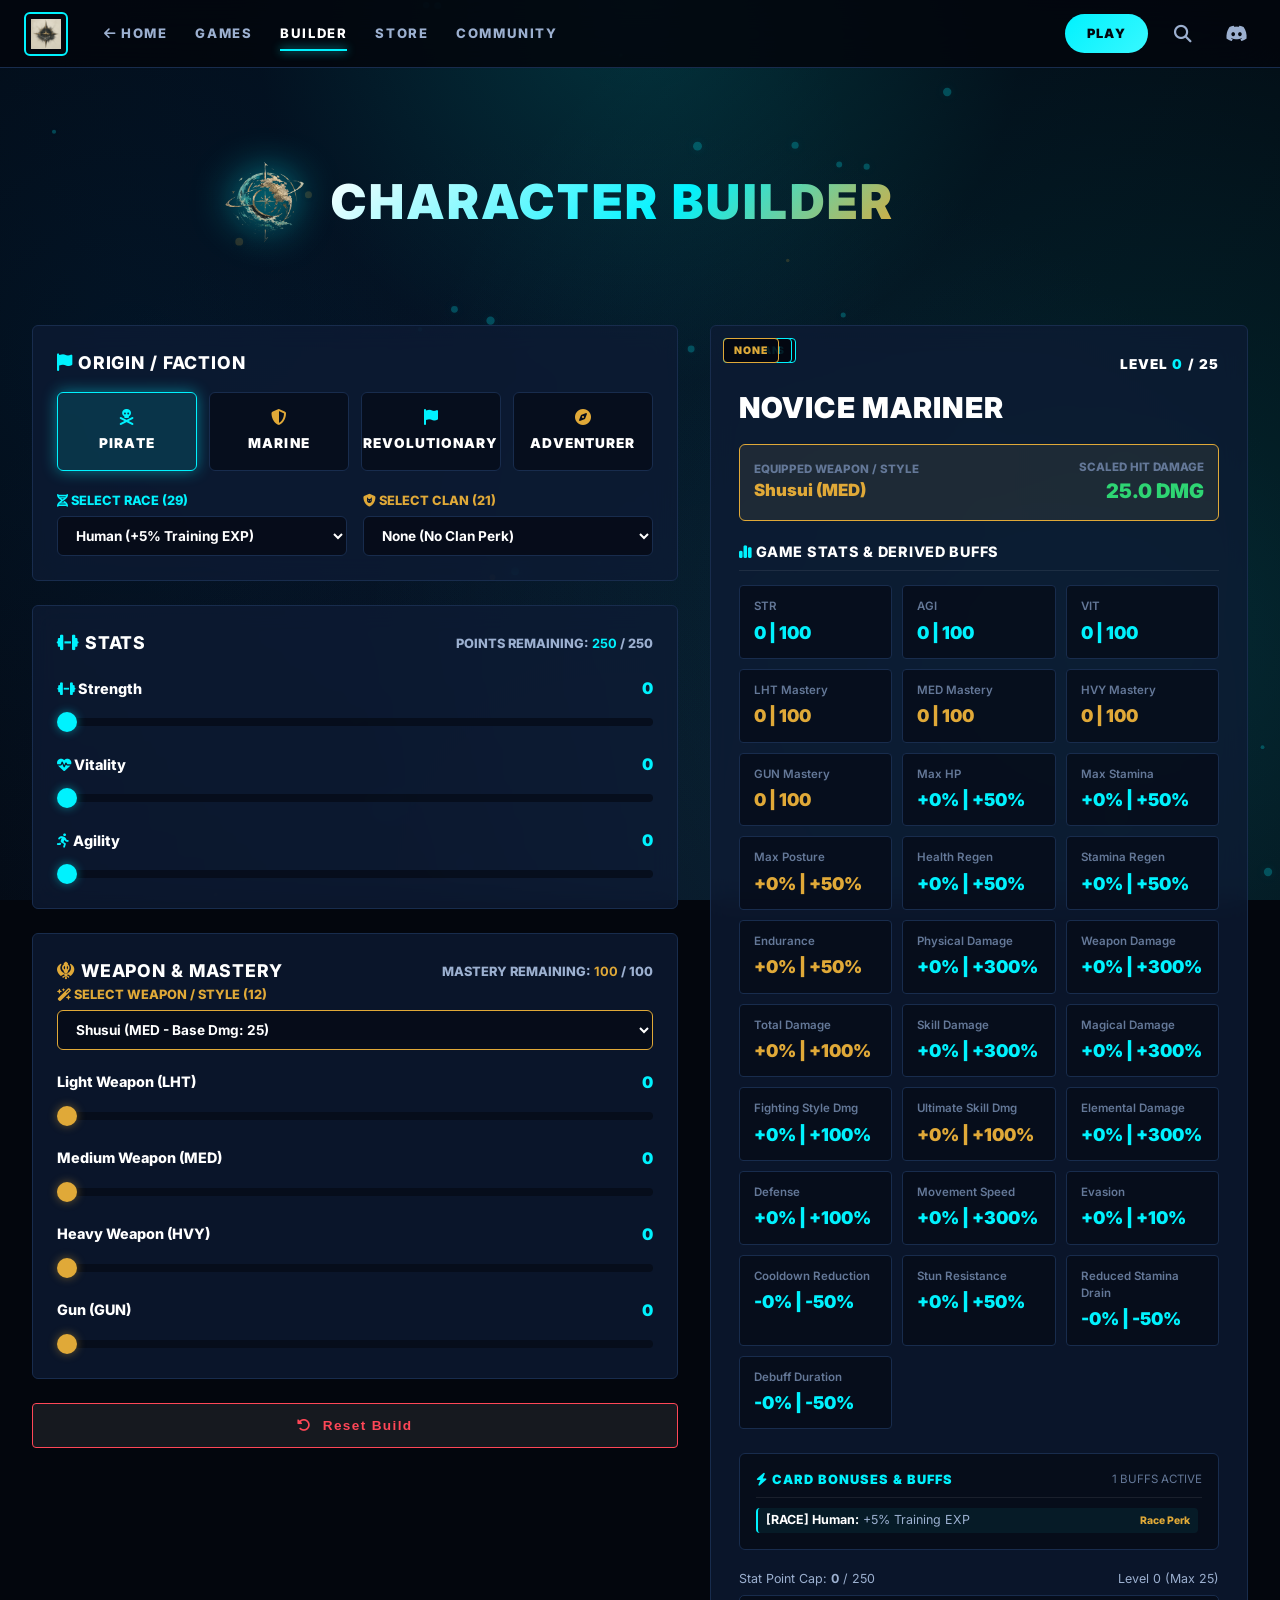
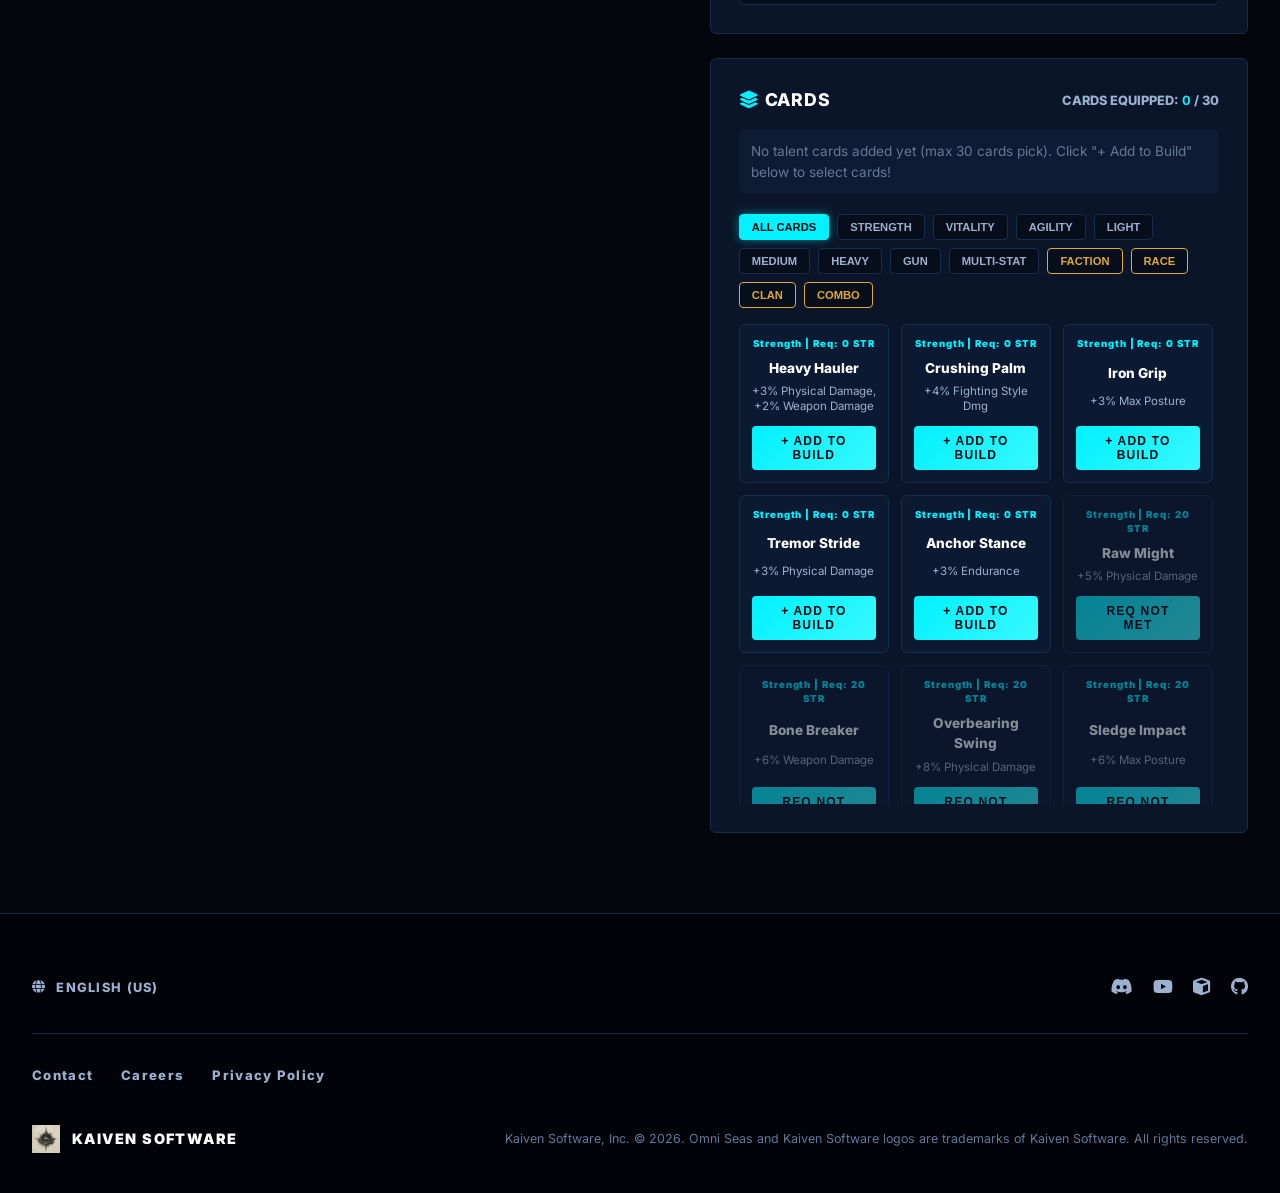
==== builder.html @ aa92eaa7 "Purge edge cache with v2.0.0 deployment header and single activeWeaponName element" ====
<!DOCTYPE html>
<!-- Build Version 2.0.0 - Cache Purged 2026-08-07 -->
<html lang="en">
<head>
  <meta charset="UTF-8">
  <meta name="viewport" content="width=device-width, initial-scale=1.0">
  <title>Omni Seas | Character Builder - Kaiven Software</title>
  <meta name="description" content="Omni Seas Character Builder. Plan your 250-stat build, weapon masteries, derived endurance stats, race/clan perks, and select talent cards.">
  
  <!-- Favicon -->
  <link rel="icon" href="assets/images/omniseas-logo.png" type="image/png">

  <!-- Google Fonts: Inter & Orbitron -->
  <link rel="preconnect" href="https://fonts.googleapis.com">
  <link rel="preconnect" href="https://fonts.gstatic.com" crossorigin>
  <link href="https://fonts.googleapis.com/css2?family=Inter:wght@400;500;600;700;800;900&family=Orbitron:wght@700;800;900&display=swap" rel="stylesheet">

  <!-- FontAwesome Icons -->
  <link rel="stylesheet" href="https://cdnjs.cloudflare.com/ajax/libs/font-awesome/6.4.0/css/all.min.css">

  <link rel="stylesheet" href="style.css?v=2.0.0">
</head>
<body class="kaiven-site">

  <!-- Background Canvas -->
  <canvas id="oceanCanvas"></canvas>
  <div class="rs-grid-overlay"></div>

  <!-- Top Navigation Bar -->
  <header class="rs-navbar" id="navbar">
    <div class="rs-nav-container">

      <!-- Left: Logo & Core Nav -->
      <div class="rs-nav-left">
        <a href="index.html" class="rs-logo-link" title="Kaiven Software Home">
          <div class="rs-logo-box glow-hover">
            <img src="assets/images/logo.png" alt="Logo" class="rs-logo-img">
          </div>
        </a>

        <nav class="rs-main-menu" id="mainMenu">
          <a href="index.html" class="rs-menu-item"><i class="fa-solid fa-arrow-left"></i> HOME</a>
          <a href="omni-seas.html" class="rs-menu-item">GAMES</a>
          <a href="builder.html" class="rs-menu-item active">BUILDER</a>
          <a href="store.html" class="rs-menu-item">STORE</a>
          <a href="https://www.roblox.com/communities/674886308/Kaiven-Software" target="_blank" class="rs-menu-item">COMMUNITY</a>
        </nav>
      </div>

      <!-- Right: Utility Actions & Account -->
      <div class="rs-nav-right">
        <a href="https://www.roblox.com/games/127945167767729/Omni-Seas" target="_blank" class="rs-btn-launcher btn-shimmer">
          PLAY
        </a>
        <button class="rs-icon-btn" id="openSearchBtn" title="Search">
          <i class="fa-solid fa-magnifying-glass"></i>
        </button>
        <a href="https://discord.gg/ccWf2pxShW" target="_blank" class="rs-user-btn" title="Discord Community">
          <i class="fa-brands fa-discord"></i>
        </a>
        <button class="rs-hamburger-btn" id="mobileToggle" aria-label="Toggle Navigation">
          <i class="fa-solid fa-bars"></i>
        </button>
      </div>

    </div>
  </header>

  <!-- Builder Hero Banner -->
  <section class="rs-hero" style="min-height: 35vh; padding-top: 130px; padding-bottom: 30px;">
    <div class="rs-hero-backdrop"></div>
    <div class="rs-hero-gradient"></div>

    <div class="rs-hero-container container text-center">
      <div class="rs-hero-card" style="margin: 0 auto; max-width: 850px;">
        <div class="hero-logo-wrapper" style="margin-bottom: 12px; display: inline-flex; align-items: center; gap: 16px;">
          <img src="assets/images/omniseas-logo.png" alt="Omni Seas Logo" style="width: 100px; height: 100px; object-fit: contain; filter: drop-shadow(0 0 20px var(--rs-cyan));">
          <span style="font-size: clamp(1.8rem, 4vw, 3rem); font-weight: 900; letter-spacing: 0.06em; background: linear-gradient(135deg, #ffffff 0%, var(--rs-cyan) 60%, var(--rs-gold) 100%); -webkit-background-clip: text; -webkit-text-fill-color: transparent;">CHARACTER BUILDER</span>
        </div>
      </div>
    </div>
  </section>

  <!-- Main Character Builder Grid Section -->
  <section class="rs-newswire-section" style="padding-top: 10px; padding-bottom: 80px;">
    <div class="container">

      <!-- Builder Main Grid: Left Controls, Right Stats Summary & Card Selector -->
      <div class="builder-grid">

        <!-- Left Column: Faction, Race, Clan & Stat Allocation Controls -->
        <div class="builder-controls-col">

          <!-- Faction, Race & Clan Selection -->
          <div class="rs-card builder-card">
            <div class="builder-card-header">
              <h3><i class="fa-solid fa-flag text-cyan"></i> ORIGIN / FACTION</h3>
            </div>
            <div class="faction-selector">
              <label class="faction-option active" data-faction="Pirates">
                <input type="radio" name="faction" value="Pirates" checked>
                <div class="faction-box">
                  <i class="fa-solid fa-skull-crossbones text-cyan"></i>
                  <span class="faction-name">PIRATE</span>
                </div>
              </label>

              <label class="faction-option" data-faction="Marines">
                <input type="radio" name="faction" value="Marines">
                <div class="faction-box">
                  <i class="fa-solid fa-shield-halved text-gold"></i>
                  <span class="faction-name">MARINE</span>
                </div>
              </label>

              <label class="faction-option" data-faction="Revolutionaries">
                <input type="radio" name="faction" value="Revolutionaries">
                <div class="faction-box">
                  <i class="fa-solid fa-flag text-cyan"></i>
                  <span class="faction-name">REVOLUTIONARY</span>
                </div>
              </label>

              <label class="faction-option" data-faction="Adventurers">
                <input type="radio" name="faction" value="Adventurers">
                <div class="faction-box">
                  <i class="fa-solid fa-compass text-gold"></i>
                  <span class="faction-name">ADVENTURER</span>
                </div>
              </label>
            </div>

            <!-- Race & Clan Dropdown Selectors (29 Races, 21 Clans) -->
            <div style="display: grid; grid-template-columns: 1fr 1fr; gap: 16px; margin-top: 20px;">
              <div>
                <label style="font-size: 0.8rem; font-weight: 800; color: var(--rs-cyan); display: block; margin-bottom: 6px;"><i class="fa-solid fa-dna"></i> SELECT RACE (29)</label>
                <select id="raceSelect" class="rs-select">
                  <option value="Human">Human (+5% Training EXP)</option>
                  <option value="Skilled Human">Skilled Human (+10% EXP, +5% Stamina)</option>
                  <option value="Peak Human">Peak Human (+10% Speed, +10% EXP)</option>
                  <option value="Superhuman">Superhuman (+20% Phys Dmg, +15% HP)</option>
                  <option value="Viltrumite">Viltrumite (+20% Phys Dmg, +25% HP)</option>
                  <option value="Hollow">Hollow (+15% Physical Damage)</option>
                  <option value="Fullbringer">Fullbringer (+10% Speed, +10% Wpn Dmg)</option>
                  <option value="Demon">Demon (+25% HP Regen, -15% Def)</option>
                  <option value="Ghoul">Ghoul (+15% Physical Damage)</option>
                  <option value="Cursed Spirit">Cursed Spirit (+15% Def, +20% Magic)</option>
                  <option value="Shinigami">Shinigami (+15% Wpn Dmg, +10% Posture)</option>
                  <option value="Arrancar">Arrancar (+20% Def, +15% Magic Dmg)</option>
                  <option value="Quincy">Quincy (+15% Weapon Damage)</option>
                  <option value="Death Painting Womb">Death Painting Womb (+20% HP Regen)</option>
                  <option value="Half-Ghoul">Half-Ghoul (-20% Drain, +15% Phys)</option>
                  <option value="Devil">Devil (+15% Total Damage)</option>
                  <option value="Fiend">Fiend (+15% Defense, +10% HP Regen)</option>
                  <option value="Hybrid">Hybrid (+15% Total Dmg, +10% HP Regen)</option>
                  <option value="Chimera Ant">Chimera Ant (+10% Total Damage)</option>
                  <option value="Nen User">Nen User (+20% Defense, +15% Skill Dmg)</option>
                  <option value="Saiyan">Saiyan (+15% Total Dmg below 30% HP)</option>
                  <option value="Majin">Majin (+30% HP Regen, Immunity)</option>
                  <option value="Angel">Angel (+10% Evasion, +15% Magic Dmg)</option>
                  <option value="God of Destruction">God of Destruction (+35% Total Dmg)</option>
                  <option value="Ninja">Ninja (+10% Speed, +10% Skill Dmg)</option>
                  <option value="Fish-Men">Fish-Men (+15% Phys Dmg, +10% Style)</option>
                  <option value="Mink">Mink (+15% Elem Dmg, +10% Speed)</option>
                  <option value="Lunarian">Lunarian (+18% Defense, +15% Elem)</option>
                  <option value="Skypiean">Skypiean (+15% Speed, +4% Evasion)</option>
                </select>
              </div>

              <div>
                <label style="font-size: 0.8rem; font-weight: 800; color: var(--rs-gold); display: block; margin-bottom: 6px;"><i class="fa-solid fa-shield-cat"></i> SELECT CLAN (21)</label>
                <select id="clanSelect" class="rs-select">
                  <option value="None">None (No Clan Perk)</option>
                  <option value="Kamado">Kamado (+3% HP Regen, +5% Stamina)</option>
                  <option value="Hyuga">Hyuga (+3% Max HP, +5% Style Dmg)</option>
                  <option value="Uzumaki">Uzumaki (+5% Max HP, +3% Endurance)</option>
                  <option value="Dragon Team">Dragon Team (+5% Phys Dmg, +5% Stamina)</option>
                  <option value="Zoldyck">Zoldyck (+8% Total Dmg, +12% Speed)</option>
                  <option value="Hanma">Hanma (+10% Phys Dmg, +8% Stun Res)</option>
                  <option value="Uchiha">Uchiha (-12% CDR, +10% Skill Dmg)</option>
                  <option value="Gojo">Gojo (+15% Skill Dmg, +10% Evasion)</option>
                  <option value="Core Area Warriors">Core Area Warriors (+20% Ult Dmg)</option>
                  <option value="Dark Empire">Dark Empire (+15% Total Dmg, +12% Debuff)</option>
                  <option value="Otsutsuki">Otsutsuki (+18% Elem Dmg, +10% Stamina)</option>
                  <option value="Viltrum Empire">Viltrum Empire (+20% Phys Dmg, +15% End)</option>
                  <option value="Espada">Espada (+15% Magic Dmg, +10% Def)</option>
                  <option value="Gotei 13">Gotei 13 (+15% Wpn Dmg, +10% CDR)</option>
                  <option value="Royal Guard">Royal Guard (+20% Wpn Dmg, +15% Posture)</option>
                  <option value="Sternritter">Sternritter (+15% Wpn Dmg, -12% CDR)</option>
                  <option value="Schutzstaffel">Schutzstaffel (+20% Wpn, +15% Skill)</option>
                  <option value="Akatsuki">Akatsuki (+15% Skill Dmg, +10% Total)</option>
                  <option value="Sannin">Sannin (+15% HP Regen, +12% Phys Dmg)</option>
                  <option value="Warlord">Warlord (+15% Def, +12% Total Dmg)</option>
                  <option value="Emperor">Emperor (+20% Total Dmg, +15% HP)</option>
                </select>
              </div>
            </div>
          </div>

          <!-- Trainable Stat Points Allocation (Cap: 250 Total) -->
          <div class="rs-card builder-card" style="margin-top: 24px;">
            <div class="builder-card-header" style="display: flex; justify-content: space-between; align-items: center;">
              <h3><i class="fa-solid fa-dumbbell text-cyan"></i> STATS</h3>
              <span class="stat-pool-badge" id="statPoolBadge">POINTS REMAINING: <strong id="pointsRemaining" class="text-cyan">250</strong> / 250</span>
            </div>

            <!-- Strength Slider (0 - 100) -->
            <div class="stat-control-group">
              <div class="stat-label-bar">
                <span class="stat-title"><i class="fa-solid fa-dumbbell text-cyan"></i> Strength</span>
                <span class="stat-val-display" id="strVal">0</span>
              </div>
              <input type="range" id="strSlider" min="0" max="100" value="0" class="rs-slider">
            </div>

            <!-- Vitality Slider (0 - 100) -->
            <div class="stat-control-group">
              <div class="stat-label-bar">
                <span class="stat-title"><i class="fa-solid fa-heart-pulse text-cyan"></i> Vitality</span>
                <span class="stat-val-display" id="vitVal">0</span>
              </div>
              <input type="range" id="vitSlider" min="0" max="100" value="0" class="rs-slider">
            </div>

            <!-- Agility Slider (0 - 100) -->
            <div class="stat-control-group">
              <div class="stat-label-bar">
                <span class="stat-title"><i class="fa-solid fa-person-running text-cyan"></i> Agility</span>
                <span class="stat-val-display" id="agiVal">0</span>
              </div>
              <input type="range" id="agiSlider" min="0" max="100" value="0" class="rs-slider">
            </div>
          </div>

          <!-- Weapon & Style Selection + Weapon Mastery Allocation -->
          <div class="rs-card builder-card" style="margin-top: 24px;">
            <div class="builder-card-header" style="display: flex; justify-content: space-between; align-items: center;">
              <h3><i class="fa-solid fa-khanda text-gold"></i> WEAPON & MASTERY</h3>
              <span class="stat-pool-badge" id="masteryPoolBadge">MASTERY REMAINING: <strong id="masteryRemaining" class="text-gold">100</strong> / 100</span>
            </div>

            <!-- Weapon / Style Dropdown Selector (Categorized LHT, MED, HVY) -->
            <div style="margin-bottom: 20px;">
              <label style="font-size: 0.8rem; font-weight: 800; color: var(--rs-gold); display: block; margin-bottom: 6px;"><i class="fa-solid fa-wand-magic-sparkles"></i> SELECT WEAPON / STYLE (12)</label>
              <select id="weaponSelect" class="rs-select" style="border-color: var(--rs-gold);">
                <optgroup label="LIGHT MASTERY (LHT STYLES)">
                  <option value="Viltrumite Style" data-dmg="35">Viltrumite Style (LHT - Base Dmg: 35)</option>
                  <option value="Taijutsu" data-dmg="30">Taijutsu (LHT - Base Dmg: 30)</option>
                </optgroup>
                <optgroup label="MEDIUM MASTERY (MED WEAPONS)">
                  <option value="Shusui" data-dmg="25" selected>Shusui (MED - Base Dmg: 25)</option>
                  <option value="Nidai Kitetsu" data-dmg="27">Nidai Kitetsu (MED - Base Dmg: 27)</option>
                  <option value="Shodaki Kitetsu" data-dmg="27">Shodaki Kitetsu (MED - Base Dmg: 27)</option>
                  <option value="Ame No Habakiri" data-dmg="30">Ame No Habakiri (MED - Base Dmg: 30)</option>
                  <option value="Wado Ichimonji" data-dmg="30">Wado Ichimonji (MED - Base Dmg: 30)</option>
                  <option value="Zanpakutō" data-dmg="25">Zanpakutō (MED - Base Dmg: 25)</option>
                  <option value="Shikai" data-dmg="30">Shikai (MED - Base Dmg: 30)</option>
                  <option value="Letzt Stil" data-dmg="30">Letzt Stil (MED - Base Dmg: 30)</option>
                </optgroup>
                <optgroup label="HEAVY MASTERY (HVY WEAPONS)">
                  <option value="Bankai" data-dmg="35">Bankai (HVY - Base Dmg: 35)</option>
                  <option value="Vollständig" data-dmg="35">Vollständig (HVY - Base Dmg: 35)</option>
                </optgroup>
              </select>
            </div>

            <!-- Light Weapon (LHT) -->
            <div class="stat-control-group">
              <div class="stat-label-bar">
                <span class="stat-title">Light Weapon (LHT)</span>
                <span class="stat-val-display" id="lightVal">0</span>
              </div>
              <input type="range" id="lightSlider" min="0" max="100" value="0" class="rs-slider gold-slider">
            </div>

            <!-- Medium Weapon (MED) -->
            <div class="stat-control-group">
              <div class="stat-label-bar">
                <span class="stat-title">Medium Weapon (MED)</span>
                <span class="stat-val-display" id="medVal">0</span>
              </div>
              <input type="range" id="medSlider" min="0" max="100" value="0" class="rs-slider gold-slider">
            </div>

            <!-- Heavy Weapon (HVY) -->
            <div class="stat-control-group">
              <div class="stat-label-bar">
                <span class="stat-title">Heavy Weapon (HVY)</span>
                <span class="stat-val-display" id="heavyVal">0</span>
              </div>
              <input type="range" id="heavySlider" min="0" max="100" value="0" class="rs-slider gold-slider">
            </div>

            <!-- Gun (GUN) -->
            <div class="stat-control-group">
              <div class="stat-label-bar">
                <span class="stat-title">Gun (GUN)</span>
                <span class="stat-val-display" id="gunVal">0</span>
              </div>
              <input type="range" id="gunSlider" min="0" max="100" value="0" class="rs-slider gold-slider">
            </div>
          </div>

          <!-- Reset Build Action Button -->
          <div style="margin-top: 24px;">
            <button class="rs-btn-secondary" id="resetBuildBtn" style="border-color: #ff4757; color: #ff4757; width: 100%; justify-content: center;"><i class="fa-solid fa-rotate-left"></i> Reset Build</button>
          </div>

        </div>

        <!-- Right Column: Real-Time Character Stats & Cards Library -->
        <div class="builder-stats-col">

          <!-- Character Overview & Game Stats Card -->
          <div class="rs-card builder-card glow-card" style="padding: 28px;">
            <div class="builder-summary-header">
              <div style="display: flex; gap: 8px; align-items: center; flex-wrap: wrap;">
                <span class="rs-card-category" id="factionBadge">PIRATES</span>
                <span class="rs-card-category" id="raceBadge" style="border-color: var(--rs-cyan); color: var(--rs-cyan);">HUMAN</span>
                <span class="rs-card-category" id="clanBadge" style="border-color: var(--rs-gold); color: var(--rs-gold);">NONE</span>
              </div>
              <div class="level-badge">LEVEL <span id="charLevel" class="text-cyan">0</span> / 25</div>
            </div>

            <h2 class="build-archetype-name" id="archetypeName">NOVICE MARINER</h2>

            <!-- Selected Weapon & Modified Output Damage Highlights Banner -->
            <div style="margin-top: 14px; background: rgba(255, 209, 102, 0.08); border: 1px solid var(--rs-gold); border-radius: 6px; padding: 14px; display: flex; justify-content: space-between; align-items: center;">
              <div>
                <span style="font-size: 0.72rem; color: var(--text-muted); font-weight: 800; display: block;">EQUIPPED WEAPON / STYLE</span>
                <strong style="color: var(--rs-gold); font-size: 1.05rem; font-weight: 900;" id="activeWeaponName">Shusui (MED)</strong>
              </div>
              <div style="text-align: right;">
                <span style="font-size: 0.72rem; color: var(--text-muted); font-weight: 800; display: block;">SCALED HIT DAMAGE</span>
                <strong style="color: #2ed573; font-size: 1.25rem; font-weight: 900;" id="finalWeaponDmgVal">25.0 DMG</strong>
              </div>
            </div>

            <!-- Comprehensive 26 Game Stats Grid -->
            <div class="builder-card-header" style="margin-top: 20px; border-bottom: 1px solid rgba(255,255,255,0.08); padding-bottom: 8px;">
              <h3 style="font-size: 0.9rem;"><i class="fa-solid fa-chart-simple text-cyan"></i> GAME STATS & DERIVED BUFFS</h3>
            </div>

            <div class="derived-stats-grid" style="margin-top: 14px; grid-template-columns: repeat(auto-fit, minmax(130px, 1fr)); gap: 10px;">
              <!-- Trainable Core Stats -->
              <div class="derived-stat-box"><span class="d-label">STR</span><span class="d-val text-cyan" id="statStr">0 | 100</span></div>
              <div class="derived-stat-box"><span class="d-label">AGI</span><span class="d-val text-cyan" id="statAgi">0 | 100</span></div>
              <div class="derived-stat-box"><span class="d-label">VIT</span><span class="d-val text-cyan" id="statVit">0 | 100</span></div>

              <!-- Masteries -->
              <div class="derived-stat-box"><span class="d-label">LHT Mastery</span><span class="d-val text-gold" id="statLht">0 | 100</span></div>
              <div class="derived-stat-box"><span class="d-label">MED Mastery</span><span class="d-val text-gold" id="statMed">0 | 100</span></div>
              <div class="derived-stat-box"><span class="d-label">HVY Mastery</span><span class="d-val text-gold" id="statHvy">0 | 100</span></div>
              <div class="derived-stat-box"><span class="d-label">GUN Mastery</span><span class="d-val text-gold" id="statGun">0 | 100</span></div>

              <!-- Health & Stamina Caps -->
              <div class="derived-stat-box"><span class="d-label">Max HP</span><span class="d-val text-cyan" id="statMaxHp">+0% | +50%</span></div>
              <div class="derived-stat-box"><span class="d-label">Max Stamina</span><span class="d-val text-cyan" id="statMaxStamina">+0% | +50%</span></div>
              <div class="derived-stat-box"><span class="d-label">Max Posture</span><span class="d-val text-gold" id="statMaxPosture">+0% | +50%</span></div>

              <!-- Regens & Endurance -->
              <div class="derived-stat-box"><span class="d-label">Health Regen</span><span class="d-val text-cyan" id="statHpRegen">+0% | +50%</span></div>
              <div class="derived-stat-box"><span class="d-label">Stamina Regen</span><span class="d-val text-cyan" id="statStaminaRegen">+0% | +50%</span></div>
              <div class="derived-stat-box"><span class="d-label">Endurance</span><span class="d-val text-gold" id="statEndurance">+0% | +50%</span></div>

              <!-- Damage Multipliers -->
              <div class="derived-stat-box"><span class="d-label">Physical Damage</span><span class="d-val text-cyan" id="statPhysDmg">+0% | +300%</span></div>
              <div class="derived-stat-box"><span class="d-label">Weapon Damage</span><span class="d-val text-cyan" id="statWpnDmg">+0% | +300%</span></div>
              <div class="derived-stat-box"><span class="d-label">Total Damage</span><span class="d-val text-gold" id="statTotalDmg">+0% | +100%</span></div>
              <div class="derived-stat-box"><span class="d-label">Skill Damage</span><span class="d-val text-cyan" id="statSkillDmg">+0% | +300%</span></div>
              <div class="derived-stat-box"><span class="d-label">Magical Damage</span><span class="d-val text-cyan" id="statMagicDmg">+0% | +300%</span></div>
              <div class="derived-stat-box"><span class="d-label">Fighting Style Dmg</span><span class="d-val text-cyan" id="statStyleDmg">+0% | +100%</span></div>
              <div class="derived-stat-box"><span class="d-label">Ultimate Skill Dmg</span><span class="d-val text-gold" id="statUltDmg">+0% | +100%</span></div>
              <div class="derived-stat-box"><span class="d-label">Elemental Damage</span><span class="d-val text-cyan" id="statElemDmg">+0% | +300%</span></div>

              <!-- Defenses, Speed & Evasion -->
              <div class="derived-stat-box"><span class="d-label">Defense</span><span class="d-val text-cyan" id="statDefense">+0% | +100%</span></div>
              <div class="derived-stat-box"><span class="d-label">Movement Speed</span><span class="d-val text-cyan" id="statMoveSpeed">+0% | +300%</span></div>
              <div class="derived-stat-box"><span class="d-label">Evasion</span><span class="d-val text-cyan" id="statEvasion">+0% | +10%</span></div>
              <div class="derived-stat-box"><span class="d-label">Cooldown Reduction</span><span class="d-val text-cyan" id="statCdr">-0% | -50%</span></div>

              <!-- Resistances -->
              <div class="derived-stat-box"><span class="d-label">Stun Resistance</span><span class="d-val text-cyan" id="statStunRes">+0% | +50%</span></div>
              <div class="derived-stat-box"><span class="d-label">Reduced Stamina Drain</span><span class="d-val text-cyan" id="statStaminaDrain">-0% | -50%</span></div>
              <div class="derived-stat-box"><span class="d-label">Debuff Duration</span><span class="d-val text-cyan" id="statDebuffDuration">-0% | -50%</span></div>
            </div>

            <!-- Active Card Bonuses & Buffs List Box -->
            <div class="card-buffs-panel" style="margin-top: 20px; background: rgba(6, 12, 24, 0.85); border: 1px solid var(--rs-border); border-radius: 6px; padding: 16px;">
              <div style="display: flex; justify-content: space-between; align-items: center; margin-bottom: 10px; border-bottom: 1px solid rgba(255,255,255,0.08); padding-bottom: 8px;">
                <span style="font-size: 0.8rem; font-weight: 900; letter-spacing: 0.08em; color: var(--rs-cyan);"><i class="fa-solid fa-bolt"></i> CARD BONUSES & BUFFS</span>
                <span style="font-size: 0.72rem; color: var(--text-muted);" id="buffsCountBadge">0 BUFFS ACTIVE</span>
              </div>
              <div id="activeCardBuffsList" style="max-height: 180px; overflow-y: auto; display: flex; flex-direction: column; gap: 6px; padding-right: 4px;">
                <span style="color: var(--text-muted); font-size: 0.8rem;">No active card buffs. Add cards below to activate passive bonuses!</span>
              </div>
            </div>

            <div class="build-progress-bar-wrapper" style="margin-top: 20px;">
              <div class="build-progress-label">
                <span>Stat Point Cap: <strong id="totalAllocated">0</strong> / 250</span>
                <span id="levelPackCount">Level 0 (Max 25)</span>
              </div>
              <div class="build-progress-track">
                <div class="build-progress-fill" id="buildProgressFill" style="width: 0%;"></div>
              </div>
            </div>
          </div>

          <!-- Talent Card Library Selector (263 Cards) -->
          <div class="rs-card builder-card" style="margin-top: 24px; padding: 28px;">
            <div class="builder-card-header" style="display: flex; justify-content: space-between; align-items: center; margin-bottom: 16px;">
              <h3><i class="fa-solid fa-layer-group text-cyan"></i> CARDS</h3>
              <span class="stat-pool-badge">CARDS EQUIPPED: <strong id="equippedCount" class="text-cyan">0</strong> / 30</span>
            </div>

            <!-- Equipped Cards Tray -->
            <div class="equipped-cards-list" id="equippedCardsList" style="margin-bottom: 20px; padding: 12px; background: var(--rs-dark-2); border-radius: 6px;">
              <span style="color: var(--text-muted); font-size: 0.85rem;">No talent cards added yet (max 30 cards pick). Click "+ Add to Build" below to select cards!</span>
            </div>

            <!-- Category Filter Tabs -->
            <div class="card-filter-tabs" id="cardFilterTabs" style="display: flex; gap: 8px; flex-wrap: wrap; margin-bottom: 16px;">
              <button class="filter-tab active" data-cat="ALL">ALL CARDS</button>
              <button class="filter-tab" data-cat="Strength">STRENGTH</button>
              <button class="filter-tab" data-cat="Vitality">VITALITY</button>
              <button class="filter-tab" data-cat="Agility">AGILITY</button>
              <button class="filter-tab" data-cat="Light Mastery">LIGHT</button>
              <button class="filter-tab" data-cat="Medium Mastery">MEDIUM</button>
              <button class="filter-tab" data-cat="Heavy Mastery">HEAVY</button>
              <button class="filter-tab" data-cat="Gun Mastery">GUN</button>
              <button class="filter-tab" data-cat="High Multi-Stat">MULTI-STAT</button>
              <button class="filter-tab" data-cat="FACTION_EXCLUSIVES" style="border-color: var(--rs-gold); color: var(--rs-gold);">FACTION</button>
              <button class="filter-tab" data-cat="Race Exclusive" style="border-color: var(--rs-gold); color: var(--rs-gold);">RACE</button>
              <button class="filter-tab" data-cat="Clan Exclusive" style="border-color: var(--rs-gold); color: var(--rs-gold);">CLAN</button>
              <button class="filter-tab" data-cat="Combo Exclusive" style="border-color: var(--rs-gold); color: var(--rs-gold);">COMBO</button>
            </div>

            <!-- Available Card Library Grid -->
            <div class="drawn-cards-grid" id="cardLibraryGrid" style="max-height: 480px; overflow-y: auto; padding-right: 6px;">
              <!-- Dynamically populated via builder.js -->
            </div>
          </div>

        </div>

      </div>

    </div>
  </section>

  <!-- Universal Footer -->
  <footer class="rs-footer">
    <div class="container">

      <div class="rs-footer-top">
        <div class="rs-lang-selector">
          <i class="fa-solid fa-globe"></i> <span>ENGLISH (US)</span>
        </div>

        <div class="rs-footer-socials">
          <a href="https://discord.gg/ccWf2pxShW" target="_blank" title="Discord"><i class="fa-brands fa-discord"></i></a>
          <a href="https://www.youtube.com/@kaivensoftware" target="_blank" title="YouTube"><i class="fa-brands fa-youtube"></i></a>
          <a href="https://www.roblox.com/communities/674886308/Kaiven-Software" target="_blank" title="Roblox Group"><i class="fa-solid fa-cube"></i></a>
          <a href="https://github.com/kaivensoftware" target="_blank" title="GitHub"><i class="fa-brands fa-github"></i></a>
        </div>
      </div>

      <div class="rs-footer-links">
        <a href="index.html#support">Contact</a>
        <a href="https://www.roblox.com/communities/674886308/Kaiven-Software" target="_blank">Careers</a>
        <a href="#">Privacy Policy</a>
      </div>

      <div class="rs-footer-bottom">
        <div class="rs-footer-brand">
          <img src="assets/images/logo.png" alt="Logo" class="rs-footer-emblem">
          <span>KAIVEN SOFTWARE</span>
        </div>
        <p class="rs-copyright">Kaiven Software, Inc. © 2026. Omni Seas and Kaiven Software logos are trademarks of Kaiven Software. All rights reserved.</p>
      </div>

    </div>
  </footer>

  <!-- Search Modal -->
  <div class="rs-search-overlay" id="searchModal">
    <div class="rs-search-container">
      <button class="rs-search-close" id="closeSearchBtn"><i class="fa-solid fa-xmark"></i></button>
      <div class="rs-search-box">
        <i class="fa-solid fa-magnifying-glass rs-search-icon"></i>
        <input type="text" id="searchInput" placeholder="SEARCH KAIVEN SOFTWARE & GAMES..." autofocus>
      </div>
      <div class="rs-search-results" id="searchResults">
        <div class="rs-search-quick">
          <span>QUICK LINKS:</span>
          <a href="omni-seas.html">Omni Seas Page</a>
          <a href="builder.html">Character Builder</a>
          <a href="https://discord.gg/ccWf2pxShW" target="_blank">Join Discord</a>
          <a href="store.html">Store Page</a>
          <a href="https://www.roblox.com/games/127945167767729/Omni-Seas" target="_blank">Play Omni Seas</a>
        </div>
      </div>
    </div>
  </div>

  <script src="app.js?v=2.0.0"></script>
  <script src="builder.js?v=2.0.0"></script>
</body>
</html>
---- style.css ----
/* ==========================================================================
   KAIVEN SOFTWARE - SEAMLESS CONTINUOUS BACKGROUND GRADIENT
   Palette: Deep Abyssal Black (#03060d), Dark Slate Grey (#0b1220), 
            Omni Seas Abyssal Blue & Electric Cyan (#002844 -> #00f2fe)
   ========================================================================== */

:root {
  --rs-black: #03060d;
  --rs-dark-1: #070d18;
  --rs-dark-2: #0e1b34;
  --rs-card-bg: rgba(14, 27, 52, 0.75);
  --rs-border: #182c4d;
  --rs-border-hover: #00f2fe;
  
  --rs-cyan: #00f2fe;
  --rs-cyan-bright: #38f8ff;
  --rs-cyan-glow: rgba(0, 242, 254, 0.45);
  
  --rs-gold: #e0a938;
  --rs-gold-bright: #ffd066;
  --rs-gold-glow: rgba(224, 169, 56, 0.45);
  
  --text-primary: #ffffff;
  --text-secondary: #9cb0d0;
  --text-muted: #647898;
  
  --font-sans: 'Inter', -apple-system, BlinkMacSystemFont, "Segoe UI", Roboto, sans-serif;
  
  --transition-fast: 0.2s cubic-bezier(0.16, 1, 0.3, 1);
  --transition-normal: 0.4s cubic-bezier(0.16, 1, 0.3, 1);
  --transition-slow: 0.8s cubic-bezier(0.16, 1, 0.3, 1);
}

/* Base Reset */
*, *::before, *::after {
  box-sizing: border-box;
  margin: 0;
  padding: 0;
}

html {
  scroll-behavior: smooth;
  font-size: 16px;
  background-color: var(--rs-black);
  color: var(--text-primary);
  font-family: var(--font-sans);
  overflow-x: hidden;
}

/* 100% Seamless Continuous Body Background (No Section Seams / Hard Lines) */
body.kaiven-site {
  background-color: #03060d;
  background-image: 
    radial-gradient(circle at 50% 0%, rgba(0, 242, 254, 0.18) 0%, rgba(0, 40, 75, 0.12) 35%, transparent 70%),
    radial-gradient(circle at 10% 40%, rgba(0, 80, 140, 0.18) 0%, transparent 60%),
    radial-gradient(circle at 90% 70%, rgba(0, 242, 254, 0.14) 0%, transparent 60%),
    radial-gradient(circle at 50% 100%, rgba(14, 27, 52, 0.6) 0%, transparent 70%);
  background-attachment: fixed;
  color: var(--text-primary);
  line-height: 1.5;
  min-height: 100vh;
  -webkit-font-smoothing: antialiased;
  position: relative;
}

/* Canvas Overlay for Soft Floating Embers */
#oceanCanvas {
  position: fixed;
  top: 0;
  left: 0;
  width: 100%;
  height: 100%;
  pointer-events: none;
  z-index: 0;
  opacity: 0.6;
}

/* Grid Overlay Removed */
.rs-grid-overlay {
  display: none !important;
}

/* Scrollbar */
::-webkit-scrollbar {
  width: 8px;
}
::-webkit-scrollbar-track {
  background: var(--rs-black);
}
::-webkit-scrollbar-thumb {
  background: #14223b;
}
::-webkit-scrollbar-thumb:hover {
  background: var(--rs-cyan);
}

.container {
  width: 100%;
  max-width: 1360px;
  margin: 0 auto;
  padding: 0 32px;
}

.text-cyan { color: var(--rs-cyan); }
.text-gold { color: var(--rs-gold); }

/* Reveal Animations */
.reveal-on-scroll {
  opacity: 0;
  transform: translateY(40px);
  transition: opacity 0.8s cubic-bezier(0.16, 1, 0.3, 1), transform 0.8s cubic-bezier(0.16, 1, 0.3, 1);
}

.reveal-on-scroll.visible {
  opacity: 1;
  transform: translateY(0);
}

.animate-slide-up {
  opacity: 0;
  transform: translateY(20px);
  animation: slideUpFade 0.7s cubic-bezier(0.16, 1, 0.3, 1) forwards;
}

.delay-1 { animation-delay: 0.15s; }
.delay-2 { animation-delay: 0.3s; }
.delay-3 { animation-delay: 0.45s; }
.delay-4 { animation-delay: 0.6s; }

@keyframes slideUpFade {
  to {
    opacity: 1;
    transform: translateY(0);
  }
}

.floating-animation {
  animation: floatMotion 4s ease-in-out infinite alternate;
}

@keyframes floatMotion {
  0% { transform: translateY(0) rotate(0deg); }
  100% { transform: translateY(-10px) rotate(4deg); }
}

/* Button Shimmer */
.btn-shimmer {
  position: relative;
  overflow: hidden;
}

.btn-shimmer::after {
  content: '';
  position: absolute;
  top: -50%;
  left: -50%;
  width: 200%;
  height: 200%;
  background: linear-gradient(
    60deg,
    transparent 30%,
    rgba(255, 255, 255, 0.4) 50%,
    transparent 70%
  );
  transform: rotate(30deg) translateX(-100%);
  transition: transform 0.6s ease;
}

.btn-shimmer:hover::after {
  transform: rotate(30deg) translateX(100%);
}

/* Navbar */
.rs-navbar {
  position: fixed;
  top: 0;
  left: 0;
  width: 100%;
  height: 68px;
  background: rgba(3, 6, 13, 0.88);
  backdrop-filter: blur(20px);
  border-bottom: 1px solid var(--rs-border);
  z-index: 2000;
  transition: var(--transition-normal);
}

.rs-nav-container {
  display: flex;
  align-items: center;
  justify-content: space-between;
  height: 100%;
  max-width: 1440px;
  margin: 0 auto;
  padding: 0 24px;
}

.rs-nav-left {
  display: flex;
  align-items: center;
  gap: 36px;
}

.rs-logo-box {
  width: 44px;
  height: 44px;
  background: var(--rs-black);
  border: 2px solid var(--rs-cyan);
  display: flex;
  align-items: center;
  justify-content: center;
  border-radius: 6px;
  transition: var(--transition-normal);
}

.rs-logo-box:hover {
  background: rgba(0, 242, 254, 0.15);
  box-shadow: 0 0 20px var(--rs-cyan-glow);
  transform: scale(1.05);
}

.rs-logo-img {
  width: 30px;
  height: 30px;
  object-fit: contain;
}

.rs-main-menu {
  display: flex;
  align-items: center;
  gap: 28px;
}

.rs-menu-item {
  color: var(--text-secondary);
  text-decoration: none;
  font-size: 0.82rem;
  font-weight: 800;
  letter-spacing: 0.12em;
  transition: var(--transition-fast);
  padding: 8px 0;
  position: relative;
}

.rs-menu-item:hover, .rs-menu-item.active {
  color: var(--text-primary);
}

.rs-menu-item.active::after, .rs-menu-item:hover::after {
  content: '';
  position: absolute;
  bottom: 0;
  left: 0;
  width: 100%;
  height: 2px;
  background: var(--rs-cyan);
  box-shadow: 0 0 10px var(--rs-cyan);
}

.rs-nav-right {
  display: flex;
  align-items: center;
  gap: 16px;
}

.rs-btn-launcher {
  background: linear-gradient(135deg, var(--rs-cyan), var(--rs-cyan-bright));
  color: #03060d;
  font-size: 0.8rem;
  font-weight: 900;
  letter-spacing: 0.1em;
  padding: 10px 22px;
  border-radius: 30px;
  text-decoration: none;
  transition: var(--transition-normal);
}

.rs-btn-launcher:hover {
  transform: translateY(-2px);
  box-shadow: 0 0 20px var(--rs-cyan-glow);
}

.rs-icon-btn, .rs-user-btn {
  background: transparent;
  border: none;
  color: var(--text-secondary);
  font-size: 1.1rem;
  width: 38px;
  height: 38px;
  display: flex;
  align-items: center;
  justify-content: center;
  cursor: pointer;
  border-radius: 50%;
  transition: var(--transition-fast);
  text-decoration: none;
}

.rs-icon-btn:hover, .rs-user-btn:hover {
  color: var(--rs-cyan);
  background: rgba(0, 242, 254, 0.12);
}

.rs-hamburger-btn {
  display: none;
  background: none;
  border: none;
  color: #fff;
  font-size: 1.3rem;
  cursor: pointer;
}

/* Buttons */
.rs-btn-primary {
  background: linear-gradient(135deg, var(--rs-cyan), var(--rs-cyan-bright));
  color: #03060d;
  font-size: 0.85rem;
  font-weight: 900;
  letter-spacing: 0.1em;
  padding: 14px 28px;
  border: none;
  border-radius: 4px;
  text-decoration: none;
  display: inline-flex;
  align-items: center;
  gap: 10px;
  cursor: pointer;
  transition: var(--transition-normal);
}

.rs-btn-primary:hover {
  transform: translateY(-2px);
  box-shadow: 0 8px 25px var(--rs-cyan-glow);
}

.rs-btn-secondary {
  background: rgba(255, 255, 255, 0.08);
  color: var(--text-primary);
  font-size: 0.85rem;
  font-weight: 800;
  letter-spacing: 0.1em;
  padding: 14px 28px;
  border: 1px solid var(--rs-border);
  border-radius: 4px;
  text-decoration: none;
  display: inline-flex;
  align-items: center;
  gap: 10px;
  cursor: pointer;
  transition: var(--transition-normal);
}

.rs-btn-secondary:hover {
  background: rgba(255, 255, 255, 0.16);
  border-color: var(--rs-cyan);
  transform: translateY(-2px);
}

.rs-btn-accent {
  background: linear-gradient(135deg, var(--rs-gold), var(--rs-gold-bright));
  color: #03060d;
  font-size: 0.85rem;
  font-weight: 900;
  letter-spacing: 0.1em;
  padding: 14px 28px;
  border-radius: 4px;
  text-decoration: none;
  display: inline-flex;
  align-items: center;
  gap: 10px;
  transition: var(--transition-normal);
}

.rs-btn-accent:hover {
  transform: translateY(-2px);
  box-shadow: 0 8px 25px var(--rs-gold-glow);
}

/* Hero Carousel */
.rs-hero {
  position: relative;
  min-height: 85vh;
  display: flex;
  align-items: center;
  padding: 140px 0 80px;
  background: transparent !important;
  overflow: hidden;
}

.rs-hero-backdrop, .rs-hero-gradient {
  display: none !important;
}

.rs-hero-container {
  position: relative;
  z-index: 10;
  width: 100%;
}

.hero-slide {
  display: none;
  max-width: 680px;
}

.hero-slide.active {
  display: block;
}

.rs-hero-tag {
  font-size: 0.8rem;
  font-weight: 900;
  color: var(--rs-cyan);
  letter-spacing: 0.2em;
  margin-bottom: 14px;
}

.rs-hero-title {
  font-size: clamp(3.2rem, 7vw, 5.5rem);
  font-weight: 900;
  line-height: 1;
  letter-spacing: 0.04em;
  margin-bottom: 18px;
  background: linear-gradient(135deg, #ffffff 0%, var(--rs-cyan) 60%, var(--rs-gold) 100%);
  -webkit-background-clip: text;
  -webkit-text-fill-color: transparent;
}

.rs-hero-desc {
  font-size: 1.1rem;
  color: var(--text-secondary);
  line-height: 1.6;
  margin-bottom: 24px;
}

.rs-hero-meta {
  display: flex;
  gap: 10px;
  margin-bottom: 32px;
  flex-wrap: wrap;
}

.rs-platform-tag {
  background: rgba(255, 255, 255, 0.06);
  border: 1px solid var(--rs-border);
  padding: 4px 12px;
  border-radius: 4px;
  font-size: 0.72rem;
  font-weight: 800;
  letter-spacing: 0.1em;
  color: var(--text-primary);
}

.rs-hero-buttons {
  display: flex;
  gap: 16px;
  flex-wrap: wrap;
}

.rs-carousel-dots {
  display: flex;
  gap: 12px;
  margin-top: 40px;
}

.rs-carousel-dots .dot {
  width: 32px;
  height: 4px;
  background: rgba(255, 255, 255, 0.2);
  border: none;
  cursor: pointer;
  transition: var(--transition-fast);
}

.rs-carousel-dots .dot.active, .rs-carousel-dots .dot:hover {
  background: var(--rs-cyan);
  box-shadow: 0 0 10px var(--rs-cyan);
}

/* Sections - Completely Transparent backgrounds with NO section edge overlays */
.rs-newswire-section, .rs-games-section, .rs-promo-banner, .rs-newsletter-section, .rs-contact-section {
  position: relative;
  padding: 90px 0;
  background: transparent !important;
}

.rs-section-header {
  position: relative;
  display: flex;
  justify-content: space-between;
  align-items: flex-end;
  margin-bottom: 36px;
  border-bottom: 1px solid var(--rs-border);
  padding-bottom: 18px;
}

.rs-section-title {
  position: relative;
  z-index: 2;
  font-size: 1.8rem;
  font-weight: 900;
  letter-spacing: 0.08em;
  background: linear-gradient(135deg, #ffffff 30%, var(--rs-cyan) 100%);
  -webkit-background-clip: text;
  -webkit-text-fill-color: transparent;
}

.rs-view-all {
  color: var(--text-secondary);
  text-decoration: none;
  font-size: 0.82rem;
  font-weight: 800;
  letter-spacing: 0.1em;
  transition: var(--transition-fast);
}

.rs-view-all:hover {
  color: var(--rs-cyan);
}

.rs-newswire-grid {
  display: grid;
  grid-template-columns: repeat(auto-fit, minmax(320px, 1fr));
  gap: 28px;
}

.rs-card {
  background: rgba(14, 27, 52, 0.75);
  backdrop-filter: blur(12px);
  border: 1px solid var(--rs-border);
  border-radius: 6px;
  overflow: hidden;
  transition: transform 0.4s cubic-bezier(0.16, 1, 0.3, 1), border-color 0.4s ease, box-shadow 0.4s ease;
}

.rs-card:hover {
  transform: translateY(-8px) scale(1.01);
  border-color: var(--rs-cyan);
  box-shadow: 0 15px 35px rgba(0, 0, 0, 0.9), 0 0 25px var(--rs-cyan-glow);
}

.rs-card-link {
  text-decoration: none;
  color: inherit;
  display: flex;
  flex-direction: column;
  height: 100%;
}

.rs-card-thumb {
  position: relative;
  width: 100%;
  height: 210px;
  background: rgba(6, 12, 24, 0.8);
  display: flex;
  align-items: center;
  justify-content: center;
  overflow: hidden;
}

.rs-card-img {
  max-width: 120px;
  max-height: 120px;
  object-fit: contain;
  transition: transform 0.5s ease;
  filter: drop-shadow(0 0 15px rgba(0, 242, 254, 0.4));
}

.rs-card:hover .rs-card-img {
  transform: scale(1.15) rotate(4deg);
}

.rs-card-category {
  position: absolute;
  top: 12px;
  left: 12px;
  background: rgba(4, 7, 17, 0.9);
  border: 1px solid var(--rs-cyan);
  color: var(--rs-cyan);
  font-size: 0.65rem;
  font-weight: 900;
  padding: 4px 10px;
  letter-spacing: 0.1em;
  border-radius: 4px;
}

.rs-card-body {
  padding: 24px;
  display: flex;
  flex-direction: column;
  flex-grow: 1;
}

.rs-card-date {
  font-size: 0.75rem;
  color: var(--text-muted);
  font-weight: 600;
  margin-bottom: 8px;
}

.rs-card-title {
  font-size: 1.25rem;
  font-weight: 800;
  line-height: 1.35;
  margin-bottom: 12px;
  color: var(--text-primary);
  transition: var(--transition-fast);
}

.rs-card:hover .rs-card-title {
  color: var(--rs-cyan);
}

.rs-card-excerpt {
  font-size: 0.9rem;
  color: var(--text-secondary);
  line-height: 1.6;
}

/* Featured Games Grid */
.rs-games-grid {
  display: grid;
  grid-template-columns: repeat(auto-fit, minmax(280px, 1fr));
  gap: 24px;
}

.rs-game-tile {
  background: rgba(14, 27, 52, 0.75);
  backdrop-filter: blur(12px);
  border: 1px solid var(--rs-border);
  border-radius: 6px;
  text-decoration: none;
  overflow: hidden;
  transition: transform 0.4s ease, border-color 0.4s ease, box-shadow 0.4s ease;
}

.rs-game-tile:hover {
  transform: translateY(-6px);
  border-color: var(--rs-cyan);
  box-shadow: 0 15px 30px rgba(0,0,0,0.8), 0 0 25px var(--rs-cyan-glow);
}

.rs-tile-image {
  height: 220px;
  background: rgba(6, 12, 24, 0.8);
  display: flex;
  align-items: center;
  justify-content: center;
}

.rs-tile-logo {
  width: 120px;
  height: 120px;
  object-fit: contain;
  filter: drop-shadow(0 0 15px rgba(0, 242, 254, 0.4));
  transition: transform 0.4s ease;
}

.rs-game-tile:hover .rs-tile-logo {
  transform: scale(1.12);
}

.rs-tile-info {
  padding: 20px;
}

.rs-tile-sub {
  font-size: 0.7rem;
  font-weight: 900;
  color: var(--rs-cyan);
  letter-spacing: 0.12em;
  display: block;
  margin-bottom: 4px;
}

.rs-tile-name {
  font-size: 1.3rem;
  font-weight: 900;
  color: #fff;
}

/* Promo Banner Section */
.rs-promo-card {
  background: linear-gradient(135deg, rgba(9, 18, 36, 0.85) 0%, rgba(13, 27, 54, 0.85) 100%);
  backdrop-filter: blur(12px);
  border: 1px solid var(--rs-border);
  border-radius: 8px;
  padding: 48px;
  transition: border-color 0.3s ease, box-shadow 0.3s ease;
}

.rs-promo-card:hover {
  border-color: var(--rs-cyan);
  box-shadow: 0 0 30px var(--rs-cyan-glow);
}

.rs-promo-logo {
  width: 75px;
  height: 75px;
  object-fit: contain;
  margin-bottom: 16px;
  filter: drop-shadow(0 0 12px var(--rs-cyan));
}

.rs-promo-title {
  font-size: 2rem;
  font-weight: 900;
  margin-bottom: 12px;
}

.rs-promo-text {
  font-size: 1.05rem;
  color: var(--text-secondary);
  max-width: 700px;
  margin-bottom: 28px;
  line-height: 1.6;
}

.rs-promo-actions {
  display: flex;
  gap: 16px;
  flex-wrap: wrap;
}

/* Newsletter Section */
.rs-newsletter-box {
  max-width: 680px;
  margin: 0 auto;
  text-align: center;
}

.rs-newsletter-title {
  font-size: 1.8rem;
  font-weight: 900;
  margin-bottom: 10px;
}

.rs-newsletter-sub {
  color: var(--text-secondary);
  margin-bottom: 24px;
}

.rs-newsletter-form {
  display: flex;
  gap: 12px;
  flex-wrap: wrap;
}

.rs-newsletter-form input {
  flex-grow: 1;
  background: rgba(3, 6, 13, 0.85);
  border: 1px solid var(--rs-border);
  color: #fff;
  padding: 14px 18px;
  font-family: var(--font-sans);
  font-size: 0.9rem;
  outline: none;
  min-width: 260px;
  border-radius: 4px;
}

.rs-newsletter-form input:focus {
  border-color: var(--rs-cyan);
}

/* Contact Section */
.rs-contact-grid {
  display: grid;
  grid-template-columns: 1fr 1fr;
  gap: 60px;
}

@media (max-width: 992px) {
  .rs-contact-grid { grid-template-columns: 1fr; }
}

.rs-contact-desc {
  color: var(--text-secondary);
  margin-top: 12px;
}

.rs-contact-email {
  font-size: 1.1rem;
  font-weight: 800;
  color: var(--rs-cyan);
  margin: 16px 0 28px;
}

.rs-social-bar {
  display: flex;
  gap: 16px;
}

.rs-social-bar a {
  width: 42px;
  height: 42px;
  background: var(--rs-card-bg);
  border: 1px solid var(--rs-border);
  color: var(--text-secondary);
  display: flex;
  align-items: center;
  justify-content: center;
  font-size: 1.1rem;
  text-decoration: none;
  transition: var(--transition-fast);
  border-radius: 4px;
}

.rs-social-bar a:hover {
  background: var(--rs-cyan);
  color: #03060d;
  border-color: var(--rs-cyan);
  transform: translateY(-3px);
  box-shadow: 0 4px 15px var(--rs-cyan-glow);
}

.rs-contact-form-box .form-group {
  margin-bottom: 16px;
}

.rs-contact-form-box input, .rs-contact-form-box textarea {
  width: 100%;
  background: var(--rs-card-bg);
  border: 1px solid var(--rs-border);
  color: #fff;
  padding: 14px 18px;
  font-family: var(--font-sans);
  font-size: 0.92rem;
  outline: none;
  transition: var(--transition-fast);
  border-radius: 4px;
}

.rs-contact-form-box input:focus, .rs-contact-form-box textarea:focus {
  border-color: var(--rs-cyan);
}

.btn-block {
  width: 100%;
  justify-content: center;
}

.form-feedback {
  margin-top: 14px;
  padding: 12px;
  border-radius: 4px;
  display: none;
  font-size: 0.88rem;
}

.form-feedback.success {
  display: block;
  background: rgba(0, 242, 254, 0.15);
  border: 1px solid var(--rs-cyan);
  color: var(--rs-cyan);
}

/* Footer */
.rs-footer {
  background: rgba(2, 4, 9, 0.95);
  backdrop-filter: blur(16px);
  border-top: 1px solid var(--rs-border);
  padding: 60px 0 40px;
  position: relative;
  z-index: 10;
}

.rs-footer-top {
  display: flex;
  justify-content: space-between;
  align-items: center;
  padding-bottom: 32px;
  border-bottom: 1px solid var(--rs-border);
  margin-bottom: 32px;
  flex-wrap: wrap;
  gap: 20px;
}

.rs-lang-selector {
  display: flex;
  align-items: center;
  gap: 10px;
  font-size: 0.8rem;
  font-weight: 800;
  letter-spacing: 0.1em;
  color: var(--text-secondary);
  cursor: pointer;
}

.rs-lang-selector:hover {
  color: var(--rs-cyan);
}

.rs-footer-socials {
  display: flex;
  gap: 20px;
}

.rs-footer-socials a {
  color: var(--text-secondary);
  font-size: 1.1rem;
  text-decoration: none;
  transition: var(--transition-fast);
}

.rs-footer-socials a:hover {
  color: var(--rs-cyan);
}

.rs-footer-links {
  display: flex;
  gap: 28px;
  flex-wrap: wrap;
  margin-bottom: 40px;
}

.rs-footer-links a {
  color: var(--text-secondary);
  text-decoration: none;
  font-size: 0.82rem;
  font-weight: 800;
  letter-spacing: 0.1em;
  transition: var(--transition-fast);
}

.rs-footer-links a:hover {
  color: var(--rs-cyan);
}

.rs-footer-bottom {
  display: flex;
  justify-content: space-between;
  align-items: center;
  flex-wrap: wrap;
  gap: 20px;
}

.rs-footer-brand {
  display: flex;
  align-items: center;
  gap: 12px;
  font-size: 0.9rem;
  font-weight: 900;
  letter-spacing: 0.1em;
}

.rs-footer-emblem {
  width: 28px;
  height: 28px;
  object-fit: contain;
}

.rs-copyright {
  font-size: 0.78rem;
  color: var(--text-muted);
}

/* Search Modal */
.rs-search-overlay {
  position: fixed;
  inset: 0;
  background: rgba(3, 6, 13, 0.95);
  backdrop-filter: blur(16px);
  z-index: 3000;
  display: flex;
  align-items: center;
  justify-content: center;
  opacity: 0;
  pointer-events: none;
  transition: opacity 0.4s ease;
  padding: 24px;
}

.rs-search-overlay.active {
  opacity: 1;
  pointer-events: auto;
}

.rs-search-container {
  width: 100%;
  max-width: 750px;
  position: relative;
}

.rs-search-close {
  position: absolute;
  top: -60px;
  right: 0;
  background: transparent;
  border: none;
  color: #fff;
  font-size: 2rem;
  cursor: pointer;
  transition: var(--transition-fast);
}

.rs-search-close:hover {
  color: var(--rs-cyan);
}

.rs-search-box {
  display: flex;
  align-items: center;
  background: var(--rs-card-bg);
  border: 2px solid var(--rs-cyan);
  border-radius: 4px;
  padding: 18px 24px;
  gap: 16px;
  box-shadow: 0 0 30px var(--rs-cyan-glow);
}

.rs-search-icon {
  font-size: 1.5rem;
  color: var(--rs-cyan);
}

.rs-search-box input {
  background: transparent;
  border: none;
  outline: none;
  color: #fff;
  font-family: var(--font-sans);
  font-size: 1.2rem;
  font-weight: 700;
  width: 100%;
}

.rs-search-quick {
  margin-top: 24px;
  display: flex;
  gap: 16px;
  align-items: center;
  flex-wrap: wrap;
  font-size: 0.85rem;
  color: var(--text-muted);
}

.rs-search-quick a {
  color: var(--rs-cyan);
  text-decoration: none;
  font-weight: 700;
  transition: var(--transition-fast);
}

.rs-search-quick a:hover {
  text-decoration: underline;
}

/* ==========================================================================
   CHARACTER BUILDER SPECIFIC COMPONENT STYLES
   ========================================================================== */
.builder-grid {
  display: grid;
  grid-template-columns: 1.2fr 1fr;
  gap: 32px;
}

@media (max-width: 992px) {
  .builder-grid { grid-template-columns: 1fr; }
}

.builder-card {
  padding: 24px;
}

.builder-card-header h3 {
  font-size: 1.1rem;
  font-weight: 800;
  letter-spacing: 0.05em;
  color: #fff;
}

.stat-pool-badge {
  font-size: 0.8rem;
  font-weight: 800;
  color: var(--text-secondary);
}

/* Faction Selector Grid */
.faction-selector {
  display: grid;
  grid-template-columns: repeat(auto-fit, minmax(130px, 1fr));
  gap: 12px;
  margin-top: 16px;
}

.faction-option input {
  display: none;
}

.faction-box {
  background: rgba(6, 12, 24, 0.8);
  border: 1px solid var(--rs-border);
  border-radius: 6px;
  padding: 16px 12px;
  text-align: center;
  cursor: pointer;
  transition: var(--transition-fast);
  display: flex;
  flex-direction: column;
  align-items: center;
  gap: 8px;
  height: 100%;
}

.faction-option.active .faction-box, .faction-option:hover .faction-box {
  border-color: var(--rs-cyan);
  background: rgba(0, 242, 254, 0.12);
  box-shadow: 0 0 15px var(--rs-cyan-glow);
}

.faction-name {
  font-size: 0.85rem;
  font-weight: 900;
  letter-spacing: 0.08em;
  color: #fff;
}

.faction-desc {
  font-size: 0.72rem;
  color: var(--text-muted);
  line-height: 1.3;
}

/* Stat Sliders */
.stat-control-group {
  margin-top: 20px;
}

.stat-label-bar {
  display: flex;
  align-items: center;
  justify-content: space-between;
  margin-bottom: 8px;
}

.stat-title {
  font-size: 0.9rem;
  font-weight: 800;
  color: #fff;
}

.stat-training-desc {
  font-size: 0.75rem;
  color: var(--text-muted);
}

.stat-val-display {
  font-size: 1rem;
  font-weight: 900;
  color: var(--rs-cyan);
  min-width: 36px;
  text-align: right;
}

.rs-slider {
  width: 100%;
  height: 8px;
  background: rgba(6, 12, 24, 0.8);
  outline: none;
  border-radius: 4px;
  -webkit-appearance: none;
  cursor: pointer;
}

.rs-slider::-webkit-slider-thumb {
  -webkit-appearance: none;
  width: 20px;
  height: 20px;
  border-radius: 50%;
  background: var(--rs-cyan);
  cursor: pointer;
  box-shadow: 0 0 10px var(--rs-cyan-glow);
  transition: transform 0.15s ease;
}

.rs-slider::-webkit-slider-thumb:hover {
  transform: scale(1.2);
}

.gold-slider::-webkit-slider-thumb {
  background: var(--rs-gold);
  box-shadow: 0 0 10px var(--rs-gold-glow);
}

/* Derived Stats */
.builder-summary-header {
  display: flex;
  justify-content: space-between;
  align-items: center;
  margin-bottom: 12px;
}

.level-badge {
  font-size: 0.85rem;
  font-weight: 900;
  letter-spacing: 0.08em;
}

.build-archetype-name {
  font-size: 1.8rem;
  font-weight: 900;
  color: #fff;
  letter-spacing: 0.04em;
  margin-bottom: 4px;
}

.derived-stats-grid {
  display: grid;
  grid-template-columns: 1fr 1fr;
  gap: 12px;
  margin-bottom: 24px;
}

.derived-stat-box {
  background: rgba(6, 12, 24, 0.8);
  border: 1px solid var(--rs-border);
  padding: 12px 14px;
  border-radius: 4px;
  display: flex;
  flex-direction: column;
}

.derived-stat-box.full-width {
  grid-column: span 2;
}

.d-label {
  font-size: 0.72rem;
  color: var(--text-muted);
  font-weight: 600;
}

.d-val {
  font-size: 1.1rem;
  font-weight: 900;
  margin-top: 4px;
}

/* Progress Track */
.build-progress-bar-wrapper {
  margin-top: 16px;
}

.build-progress-label {
  display: flex;
  justify-content: space-between;
  font-size: 0.78rem;
  color: var(--text-secondary);
  margin-bottom: 6px;
}

.build-progress-track {
  width: 100%;
  height: 10px;
  background: rgba(6, 12, 24, 0.8);
  border-radius: 6px;
  overflow: hidden;
  border: 1px solid var(--rs-border);
}

.build-progress-fill {
  height: 100%;
  background: linear-gradient(90deg, var(--rs-cyan), var(--rs-gold));
  transition: width 0.3s ease;
}

/* Filter Tabs */
.filter-tab {
  background: rgba(6, 12, 24, 0.8);
  border: 1px solid var(--rs-border);
  color: var(--text-secondary);
  padding: 6px 12px;
  font-size: 0.7rem;
  font-weight: 800;
  border-radius: 4px;
  cursor: pointer;
  transition: var(--transition-fast);
}

.filter-tab:hover, .filter-tab.active {
  background: var(--rs-cyan);
  color: #03060d;
  border-color: var(--rs-cyan);
  box-shadow: 0 0 10px var(--rs-cyan-glow);
}

/* Card Selection Grid */
.drawn-cards-grid {
  display: grid;
  grid-template-columns: repeat(auto-fit, minmax(140px, 1fr));
  gap: 12px;
  width: 100%;
}

.drawn-card-item {
  background: rgba(14, 27, 52, 0.85);
  border: 1px solid var(--rs-border);
  border-radius: 6px;
  padding: 12px;
  display: flex;
  flex-direction: column;
  justify-content: space-between;
  text-align: center;
  transition: var(--transition-fast);
}

.drawn-card-item:hover {
  border-color: var(--rs-cyan);
  transform: translateY(-2px);
}

.card-category-badge {
  font-size: 0.6rem;
  font-weight: 900;
  color: var(--rs-cyan);
  letter-spacing: 0.1em;
  margin-bottom: 6px;
}

.card-item-title {
  font-size: 0.85rem;
  font-weight: 800;
  color: #fff;
  margin-bottom: 6px;
}

.card-item-desc {
  font-size: 0.72rem;
  color: var(--text-secondary);
  line-height: 1.3;
}

.equipped-cards-list {
  display: flex;
  flex-wrap: wrap;
  gap: 8px;
}

.equipped-card-tag {
  background: rgba(0, 242, 254, 0.12);
  border: 1px solid var(--rs-cyan);
  color: #fff;
  padding: 6px 12px;
  border-radius: 20px;
  font-size: 0.78rem;
  display: flex;
  align-items: center;
  gap: 8px;
}

.remove-card-btn {
  background: none;
  border: none;
  color: var(--rs-cyan);
  cursor: pointer;
}

/* Custom Select Dropdowns */
.rs-select {
  width: 100%;
  background: rgba(6, 12, 24, 0.9);
  border: 1px solid var(--rs-border);
  color: #fff;
  padding: 10px 14px;
  font-family: var(--font-sans);
  font-size: 0.85rem;
  font-weight: 700;
  border-radius: 6px;
  outline: none;
  cursor: pointer;
  transition: var(--transition-fast);
}

.rs-select:hover, .rs-select:focus {
  border-color: var(--rs-cyan);
  box-shadow: 0 0 10px var(--rs-cyan-glow);
}

.rs-select option {
  background: #03060d;
  color: #fff;
  padding: 10px;
}

/* Mobile Responsive */
@media (max-width: 768px) {
  .rs-main-menu {
    position: fixed;
    top: 68px;
    right: -100%;
    width: 280px;
    height: calc(100vh - 68px);
    background: #03060d;
    border-left: 1px solid var(--rs-border);
    flex-direction: column;
    padding: 40px 24px;
    transition: var(--transition-normal);
  }

  .rs-main-menu.active {
    right: 0;
  }

  .rs-hamburger-btn {
    display: block;
  }
}
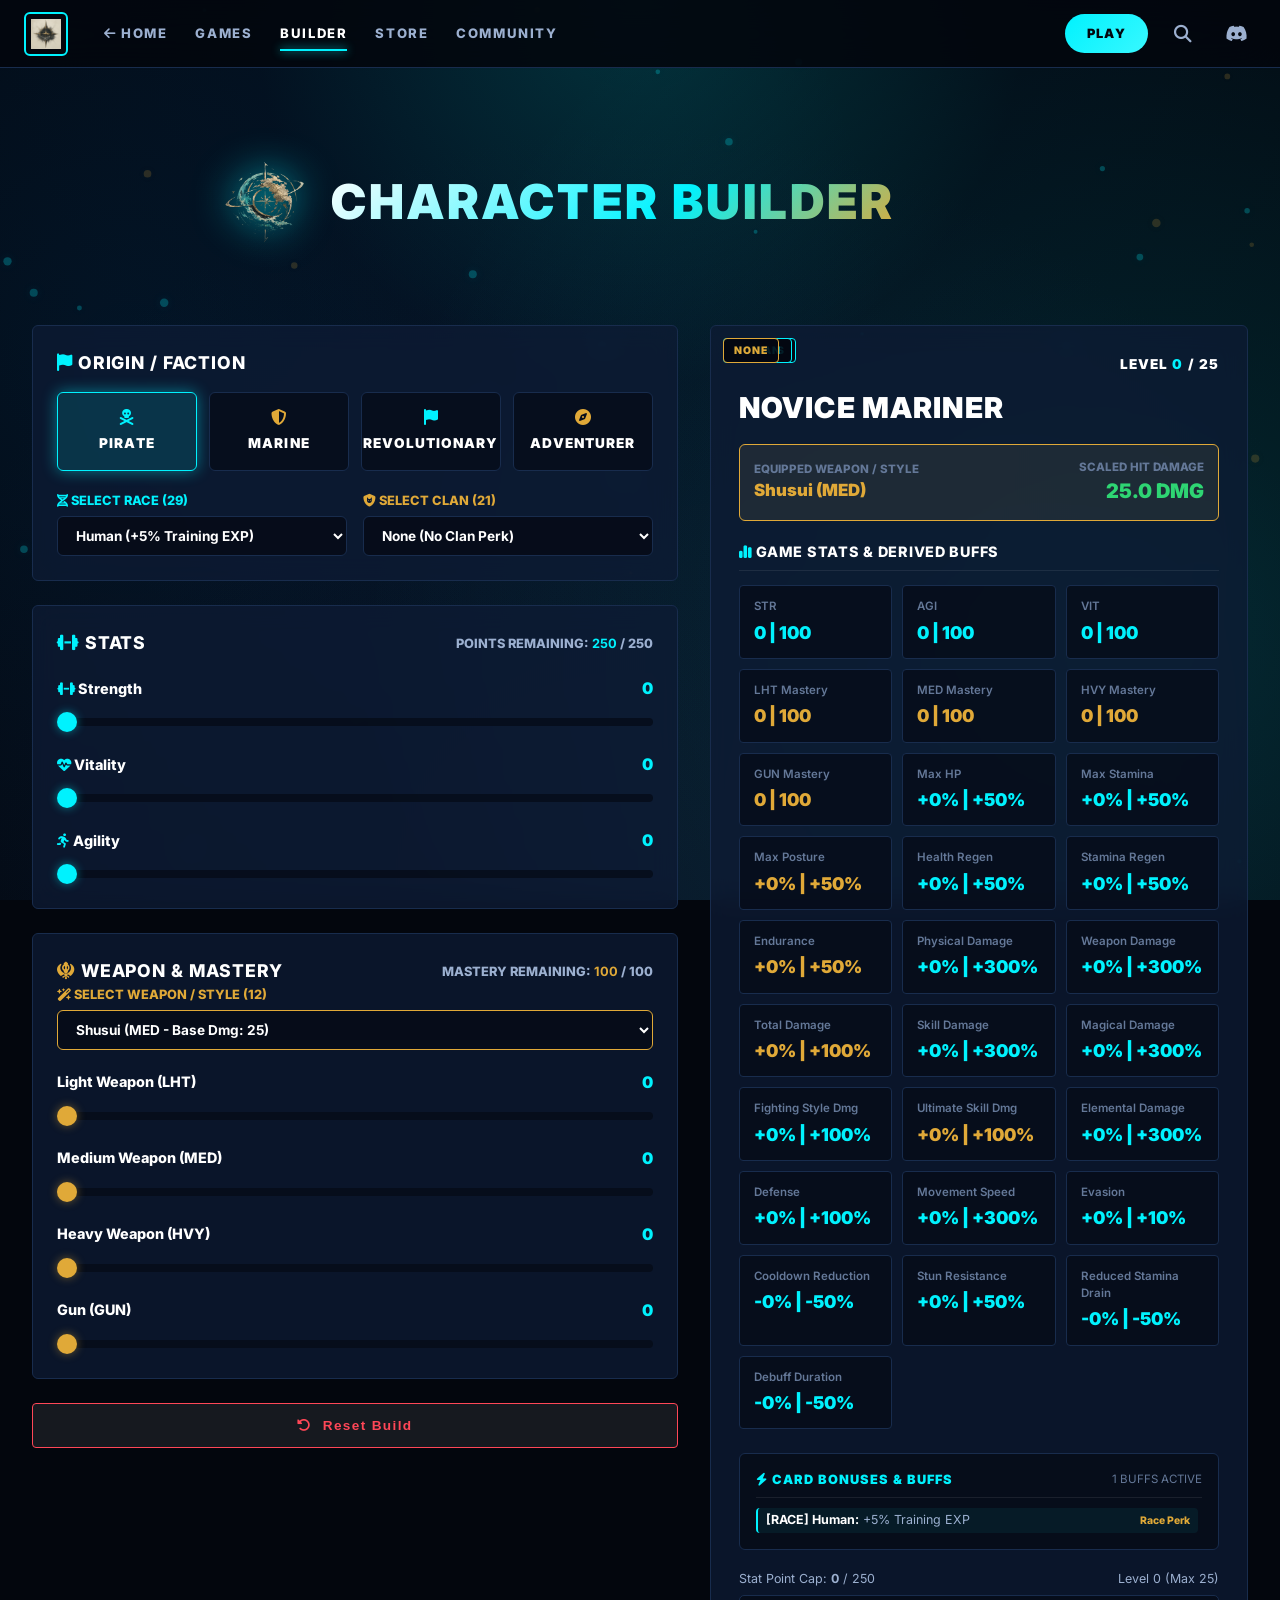
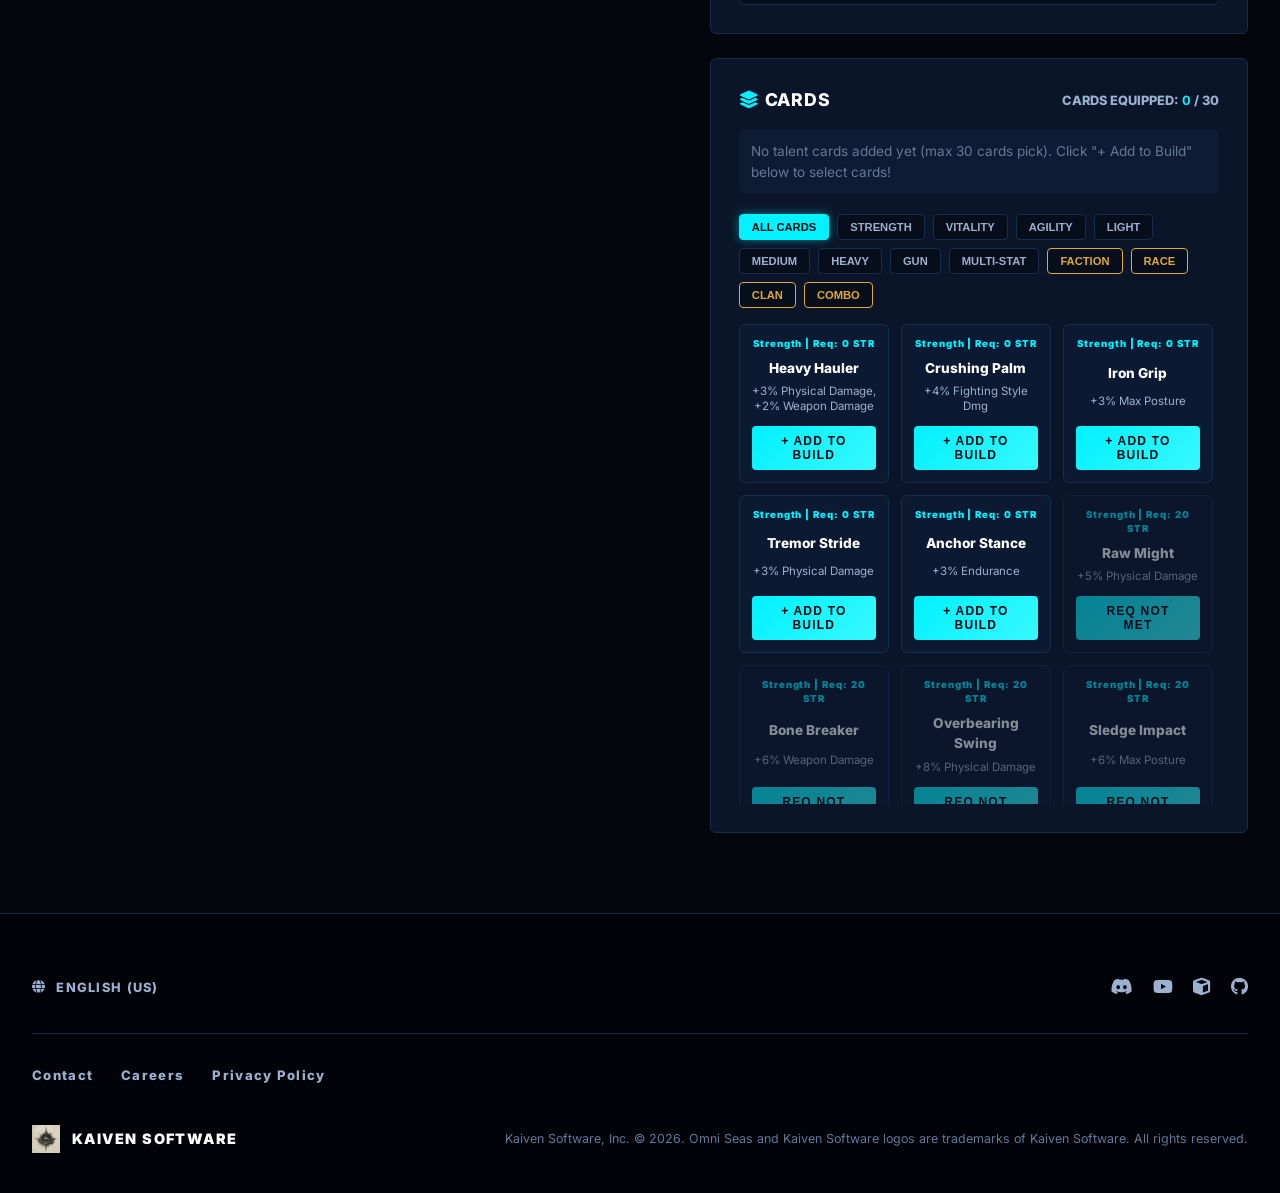
==== commit 83b08df8: "Sync 267 talent cards from Cards.json into builder.js" ====
--- a/builder.html
+++ b/builder.html
@@ -18,7 +18,7 @@
   <!-- FontAwesome Icons -->
   <link rel="stylesheet" href="https://cdnjs.cloudflare.com/ajax/libs/font-awesome/6.4.0/css/all.min.css">
 
-  <link rel="stylesheet" href="style.css?v=2.0.0">
+  <link rel="stylesheet" href="style.css?v=2.0.1">
 </head>
 <body class="kaiven-site">
 
@@ -504,7 +504,7 @@
     </div>
   </div>
 
-  <script src="app.js?v=2.0.0"></script>
-  <script src="builder.js?v=2.0.0"></script>
+  <script src="app.js?v=2.0.1"></script>
+  <script src="builder.js?v=2.0.1"></script>
 </body>
 </html>
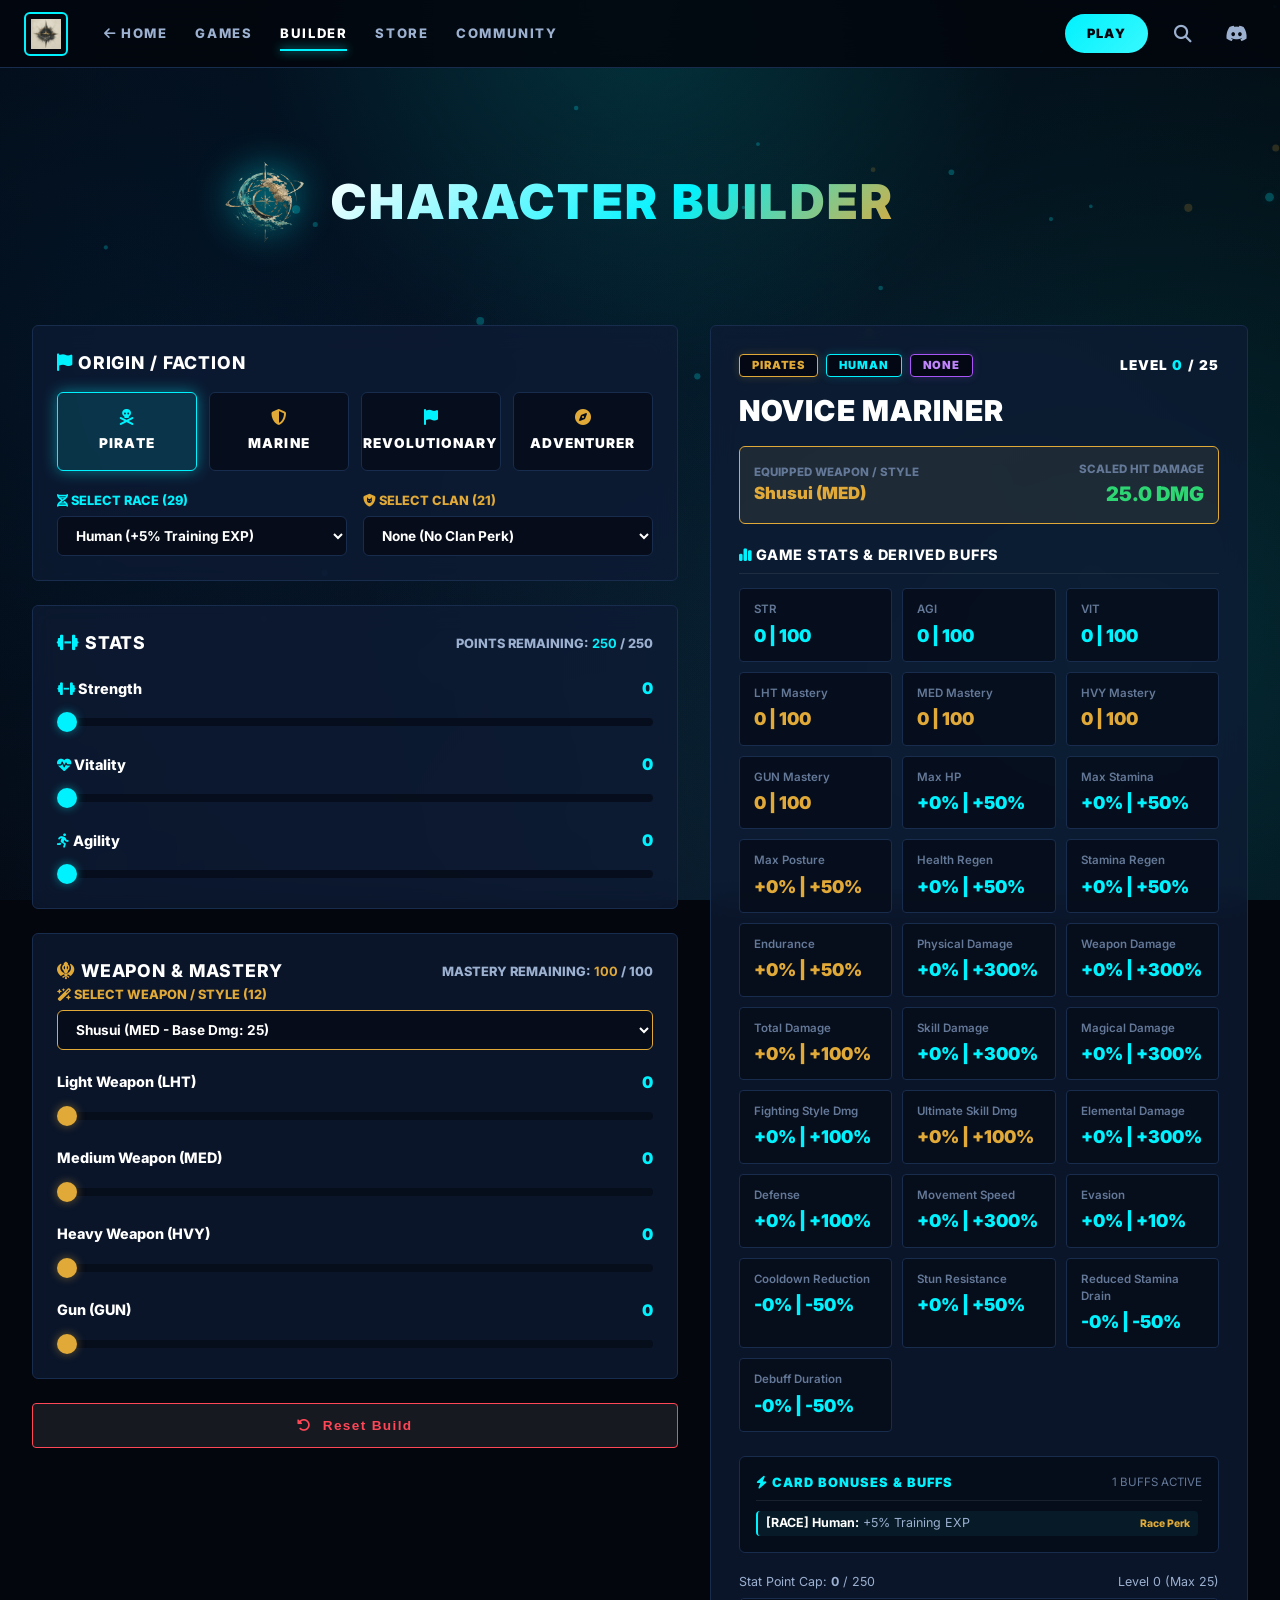
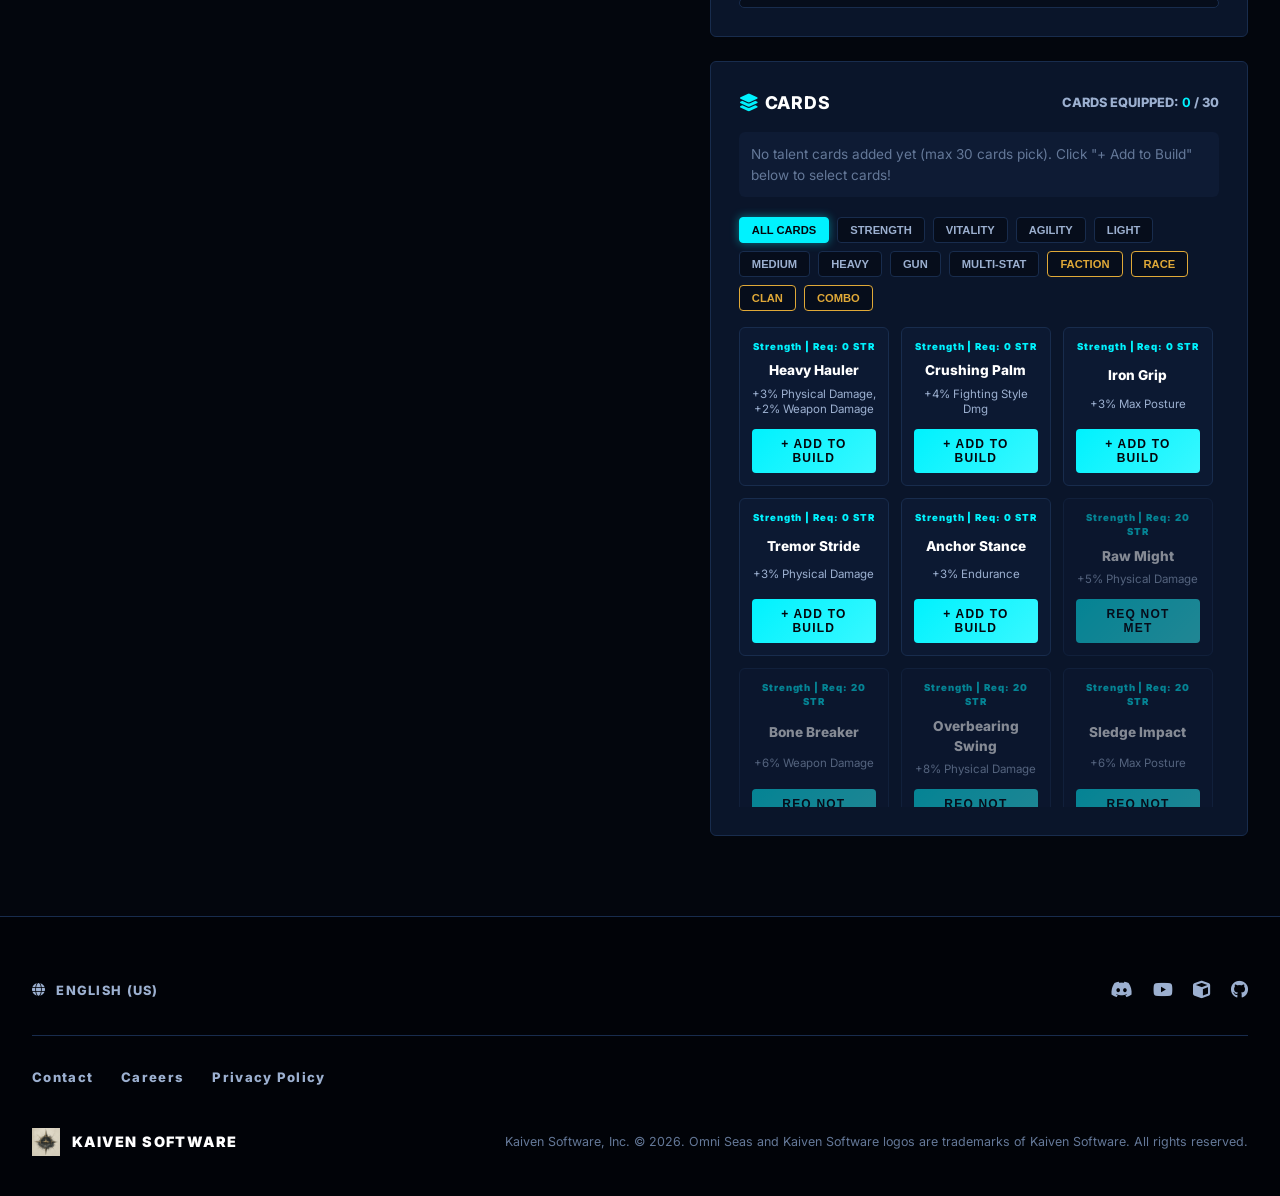
==== commit 24ccb70e: "Use dedicated builder-summary-badge styling with static positioning to eliminate badge overlap" ====
--- a/builder.html
+++ b/builder.html
@@ -18,7 +18,7 @@
   <!-- FontAwesome Icons -->
   <link rel="stylesheet" href="https://cdnjs.cloudflare.com/ajax/libs/font-awesome/6.4.0/css/all.min.css">
 
-  <link rel="stylesheet" href="style.css?v=2.0.1">
+  <link rel="stylesheet" href="style.css?v=2.0.2">
 </head>
 <body class="kaiven-site">
 
@@ -313,11 +313,11 @@
 
           <!-- Character Overview & Game Stats Card -->
           <div class="rs-card builder-card glow-card" style="padding: 28px;">
-            <div class="builder-summary-header">
-              <div style="display: flex; gap: 8px; align-items: center; flex-wrap: wrap;">
-                <span class="rs-card-category" id="factionBadge">PIRATES</span>
-                <span class="rs-card-category" id="raceBadge" style="border-color: var(--rs-cyan); color: var(--rs-cyan);">HUMAN</span>
-                <span class="rs-card-category" id="clanBadge" style="border-color: var(--rs-gold); color: var(--rs-gold);">NONE</span>
+            <div class="builder-summary-header" style="display: flex; justify-content: space-between; align-items: center; flex-wrap: wrap; gap: 12px;">
+              <div class="builder-badges-wrapper">
+                <span class="builder-summary-badge badge-faction" id="factionBadge">PIRATES</span>
+                <span class="builder-summary-badge badge-race" id="raceBadge">HUMAN</span>
+                <span class="builder-summary-badge badge-clan" id="clanBadge">NONE</span>
               </div>
               <div class="level-badge">LEVEL <span id="charLevel" class="text-cyan">0</span> / 25</div>
             </div>
@@ -504,7 +504,7 @@
     </div>
   </div>
 
-  <script src="app.js?v=2.0.1"></script>
-  <script src="builder.js?v=2.0.1"></script>
+  <script src="app.js?v=2.0.2"></script>
+  <script src="builder.js?v=2.0.2"></script>
 </body>
 </html>
--- a/style.css
+++ b/style.css
@@ -1189,6 +1189,44 @@
   margin-bottom: 12px;
 }
 
+.builder-badges-wrapper {
+  display: flex;
+  align-items: center;
+  gap: 8px;
+  flex-wrap: wrap;
+}
+
+.builder-summary-badge {
+  position: static !important;
+  display: inline-flex !important;
+  align-items: center;
+  background: rgba(4, 7, 17, 0.9);
+  font-size: 0.7rem;
+  font-weight: 900;
+  padding: 5px 12px;
+  letter-spacing: 0.08em;
+  border-radius: 4px;
+  line-height: 1;
+}
+
+.badge-faction {
+  border: 1px solid var(--rs-gold);
+  color: var(--rs-gold);
+  box-shadow: 0 0 10px rgba(224, 169, 56, 0.2);
+}
+
+.badge-race {
+  border: 1px solid var(--rs-cyan);
+  color: var(--rs-cyan);
+  box-shadow: 0 0 10px rgba(0, 242, 254, 0.2);
+}
+
+.badge-clan {
+  border: 1px solid #a855f7;
+  color: #c084fc;
+  box-shadow: 0 0 10px rgba(168, 85, 247, 0.2);
+}
+
 .level-badge {
   font-size: 0.85rem;
   font-weight: 900;
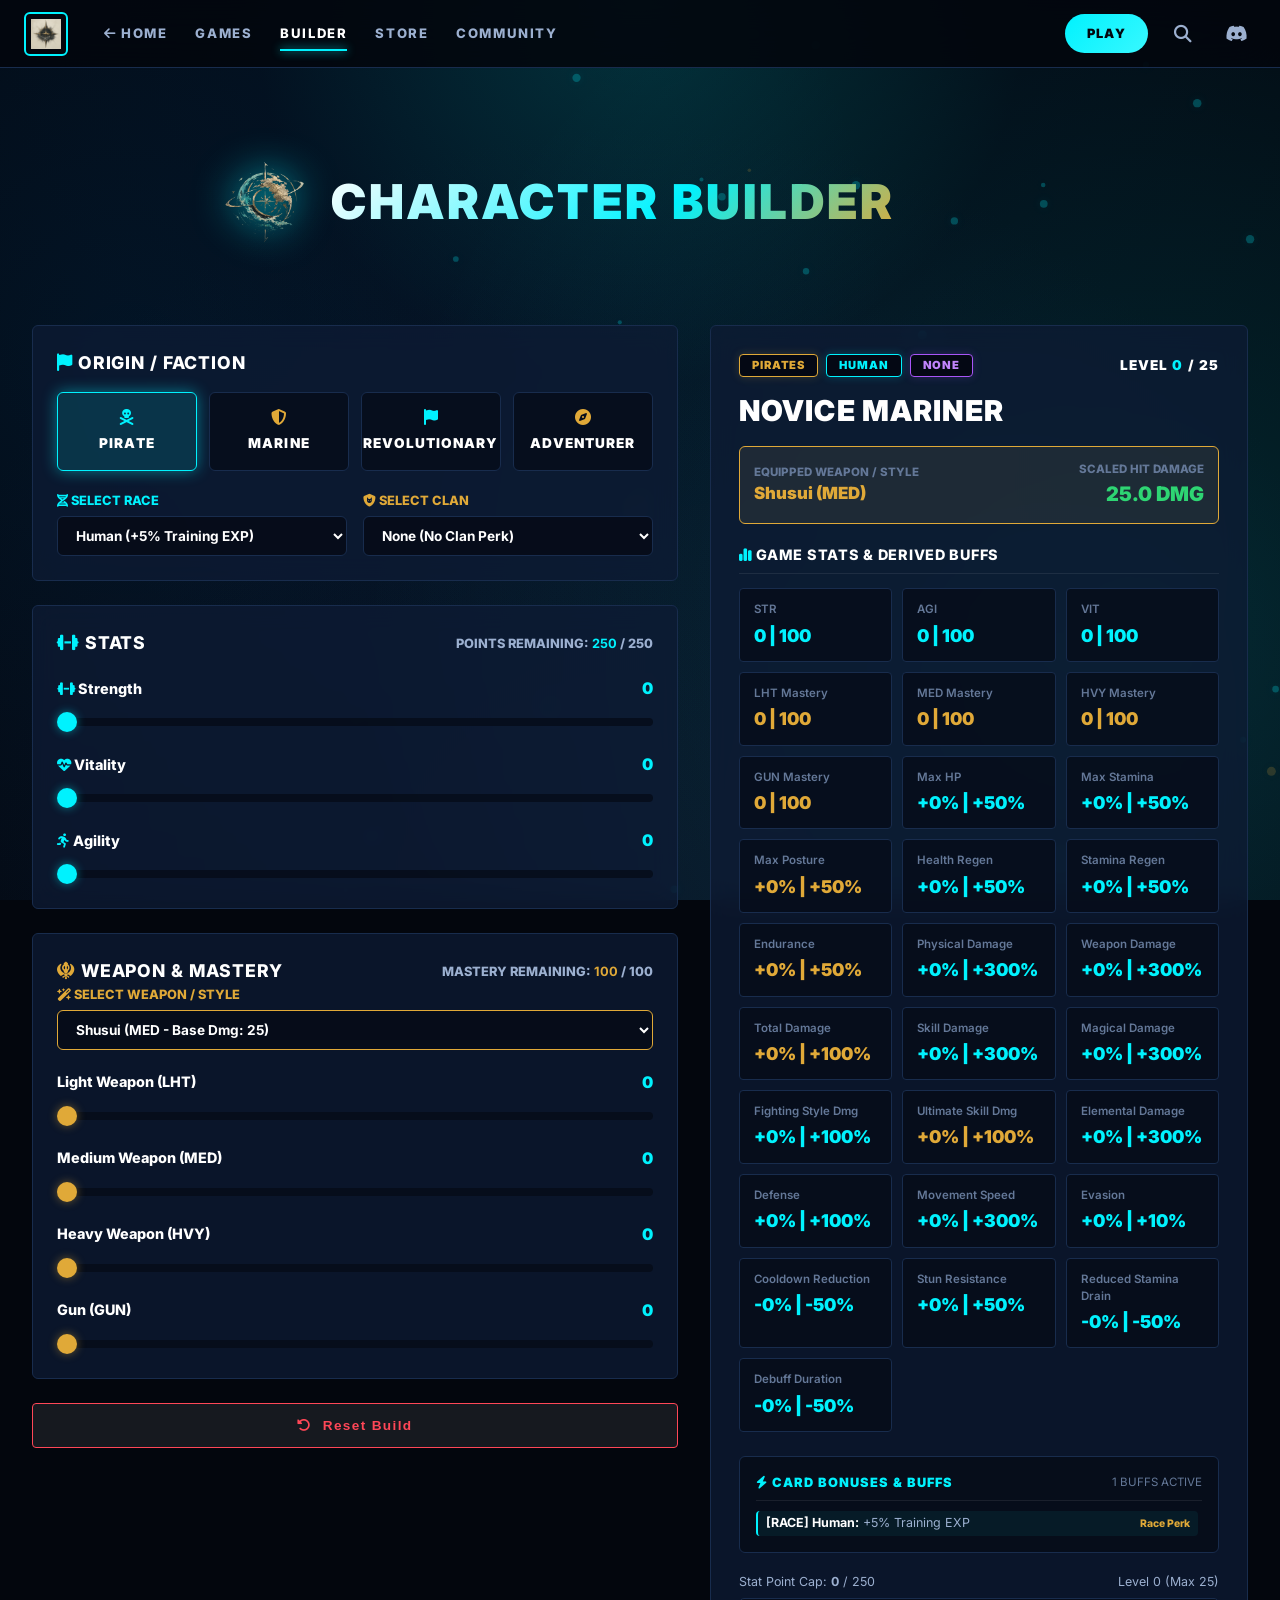
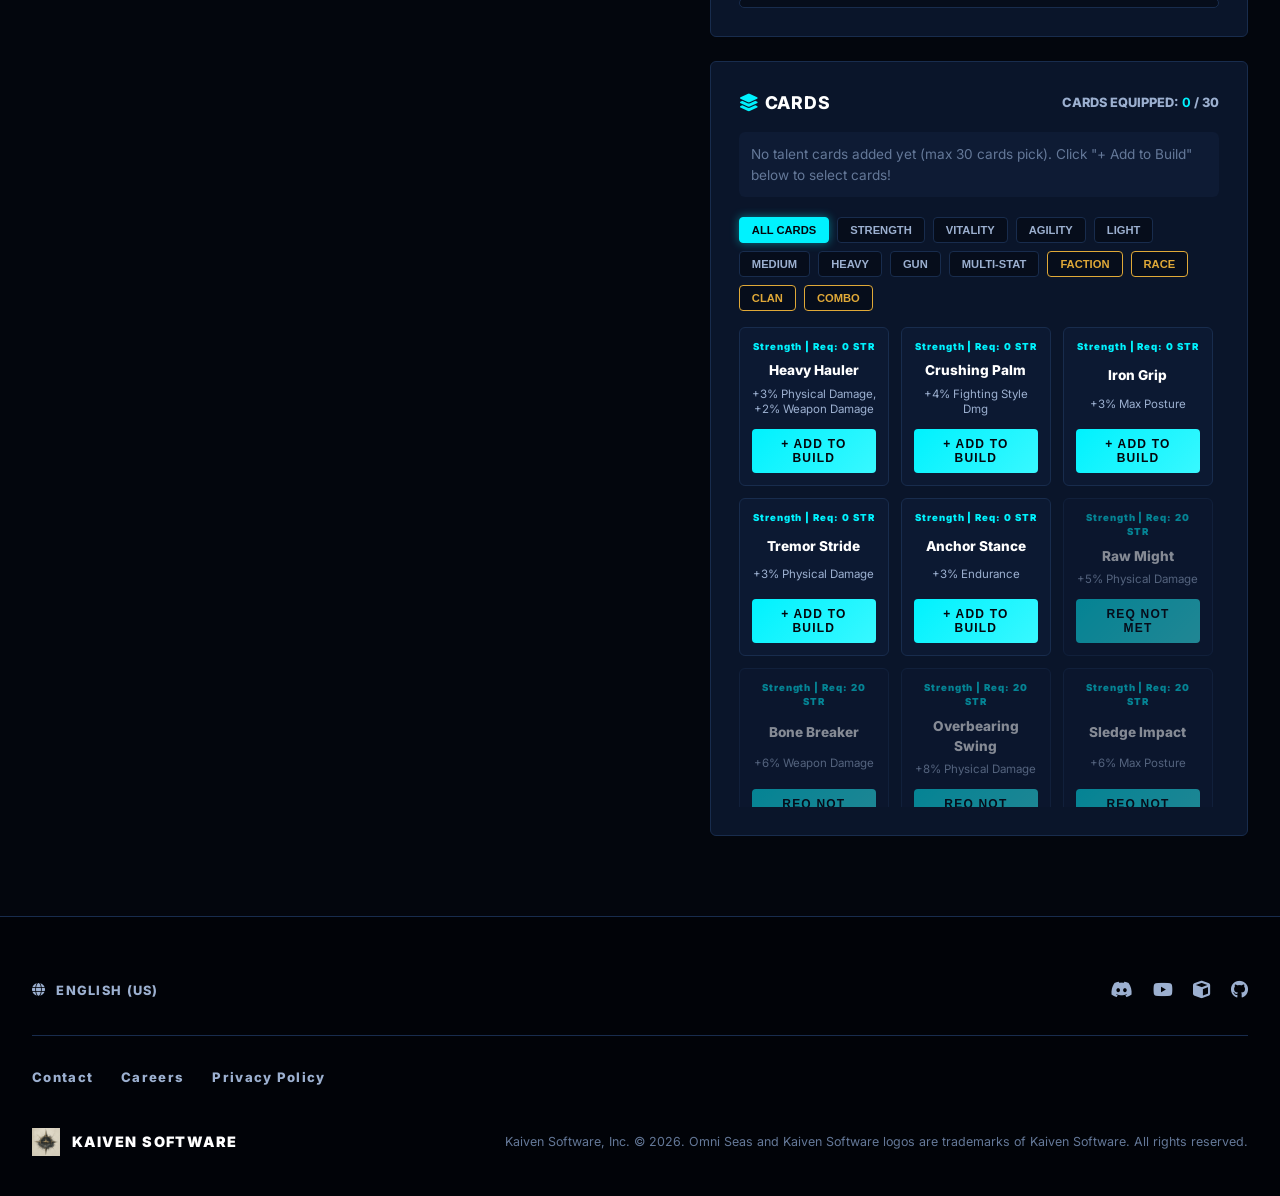
==== commit 26e8453b: "Remove count indicators (29), (21), (12) from race, clan, and weapon selection dropdown labels" ====
--- a/builder.html
+++ b/builder.html
@@ -18,7 +18,7 @@
   <!-- FontAwesome Icons -->
   <link rel="stylesheet" href="https://cdnjs.cloudflare.com/ajax/libs/font-awesome/6.4.0/css/all.min.css">
 
-  <link rel="stylesheet" href="style.css?v=2.0.2">
+  <link rel="stylesheet" href="style.css?v=2.0.3">
 </head>
 <body class="kaiven-site">
 
@@ -133,7 +133,7 @@
             <!-- Race & Clan Dropdown Selectors (29 Races, 21 Clans) -->
             <div style="display: grid; grid-template-columns: 1fr 1fr; gap: 16px; margin-top: 20px;">
               <div>
-                <label style="font-size: 0.8rem; font-weight: 800; color: var(--rs-cyan); display: block; margin-bottom: 6px;"><i class="fa-solid fa-dna"></i> SELECT RACE (29)</label>
+                <label style="font-size: 0.8rem; font-weight: 800; color: var(--rs-cyan); display: block; margin-bottom: 6px;"><i class="fa-solid fa-dna"></i> SELECT RACE</label>
                 <select id="raceSelect" class="rs-select">
                   <option value="Human">Human (+5% Training EXP)</option>
                   <option value="Skilled Human">Skilled Human (+10% EXP, +5% Stamina)</option>
@@ -168,7 +168,7 @@
               </div>
 
               <div>
-                <label style="font-size: 0.8rem; font-weight: 800; color: var(--rs-gold); display: block; margin-bottom: 6px;"><i class="fa-solid fa-shield-cat"></i> SELECT CLAN (21)</label>
+                <label style="font-size: 0.8rem; font-weight: 800; color: var(--rs-gold); display: block; margin-bottom: 6px;"><i class="fa-solid fa-shield-cat"></i> SELECT CLAN</label>
                 <select id="clanSelect" class="rs-select">
                   <option value="None">None (No Clan Perk)</option>
                   <option value="Kamado">Kamado (+3% HP Regen, +5% Stamina)</option>
@@ -241,7 +241,7 @@
 
             <!-- Weapon / Style Dropdown Selector (Categorized LHT, MED, HVY) -->
             <div style="margin-bottom: 20px;">
-              <label style="font-size: 0.8rem; font-weight: 800; color: var(--rs-gold); display: block; margin-bottom: 6px;"><i class="fa-solid fa-wand-magic-sparkles"></i> SELECT WEAPON / STYLE (12)</label>
+              <label style="font-size: 0.8rem; font-weight: 800; color: var(--rs-gold); display: block; margin-bottom: 6px;"><i class="fa-solid fa-wand-magic-sparkles"></i> SELECT WEAPON / STYLE</label>
               <select id="weaponSelect" class="rs-select" style="border-color: var(--rs-gold);">
                 <optgroup label="LIGHT MASTERY (LHT STYLES)">
                   <option value="Viltrumite Style" data-dmg="35">Viltrumite Style (LHT - Base Dmg: 35)</option>
@@ -504,7 +504,7 @@
     </div>
   </div>
 
-  <script src="app.js?v=2.0.2"></script>
-  <script src="builder.js?v=2.0.2"></script>
+  <script src="app.js?v=2.0.3"></script>
+  <script src="builder.js?v=2.0.3"></script>
 </body>
 </html>
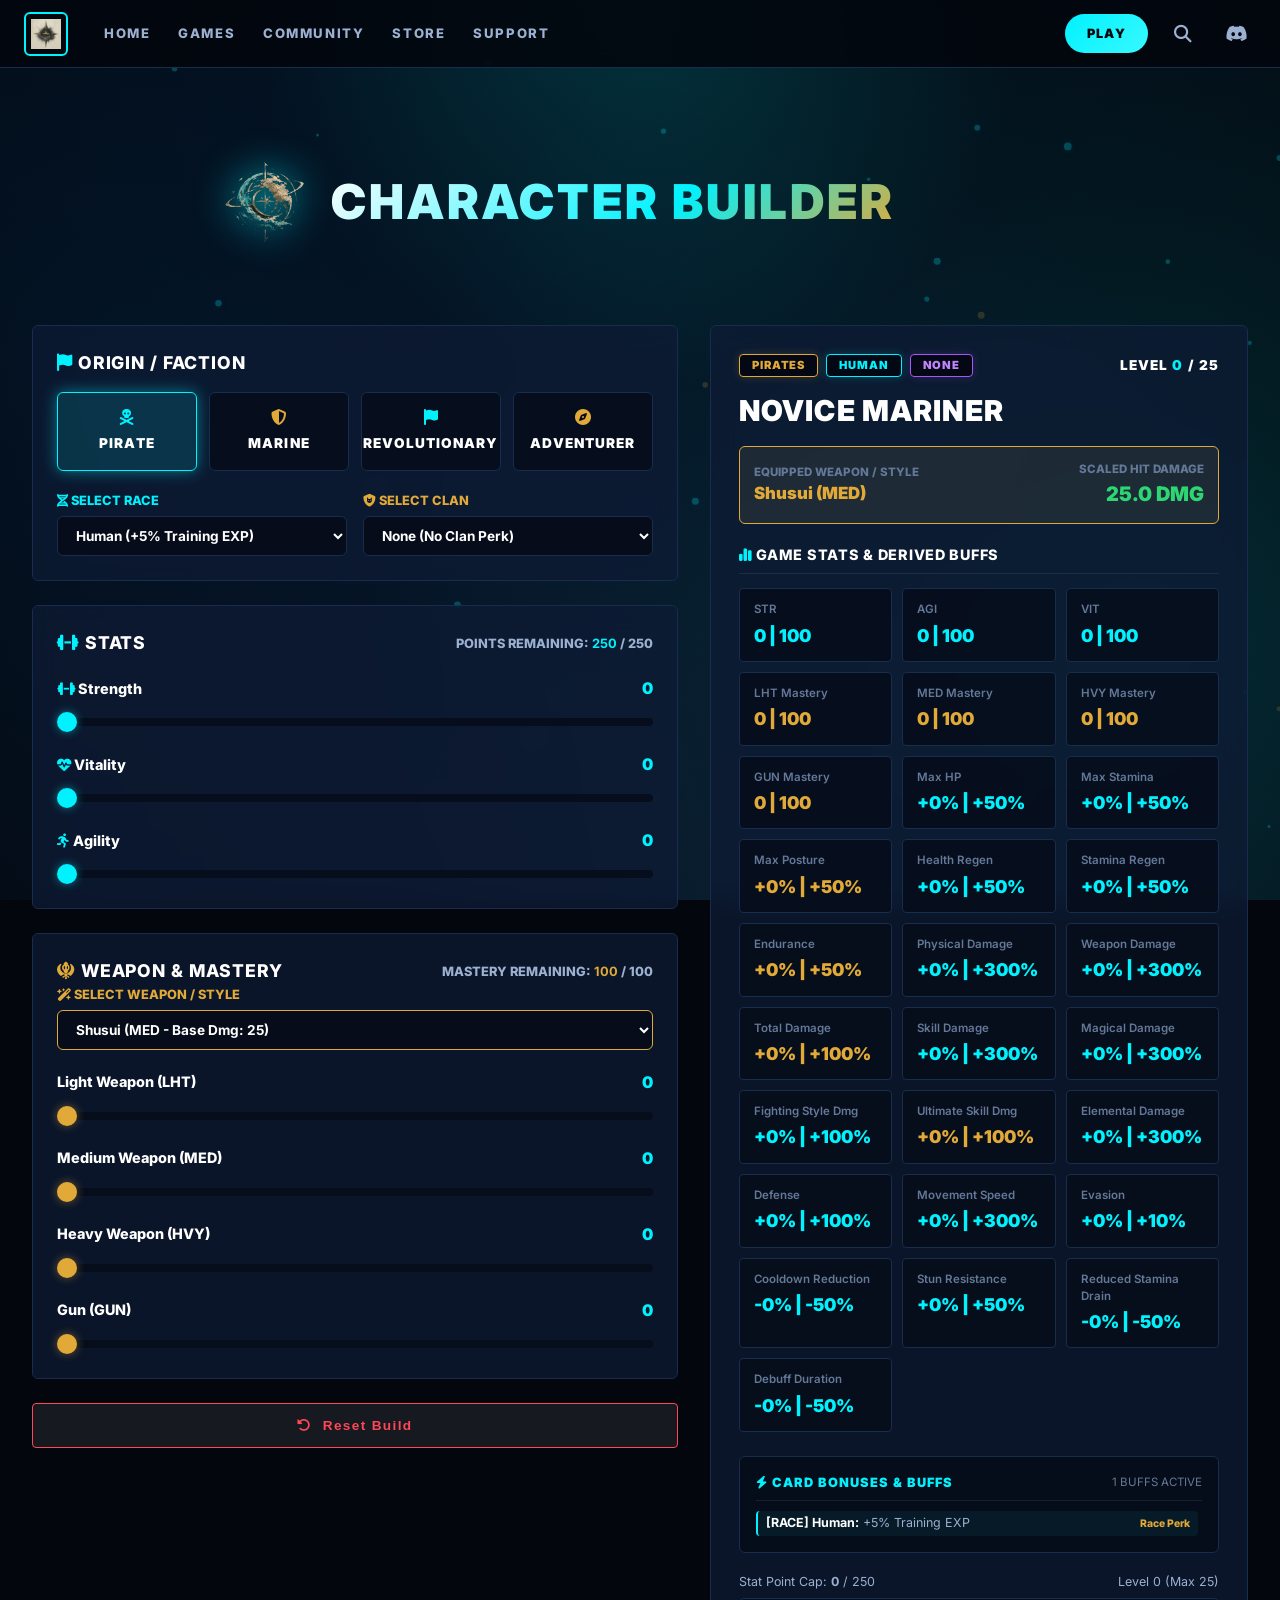
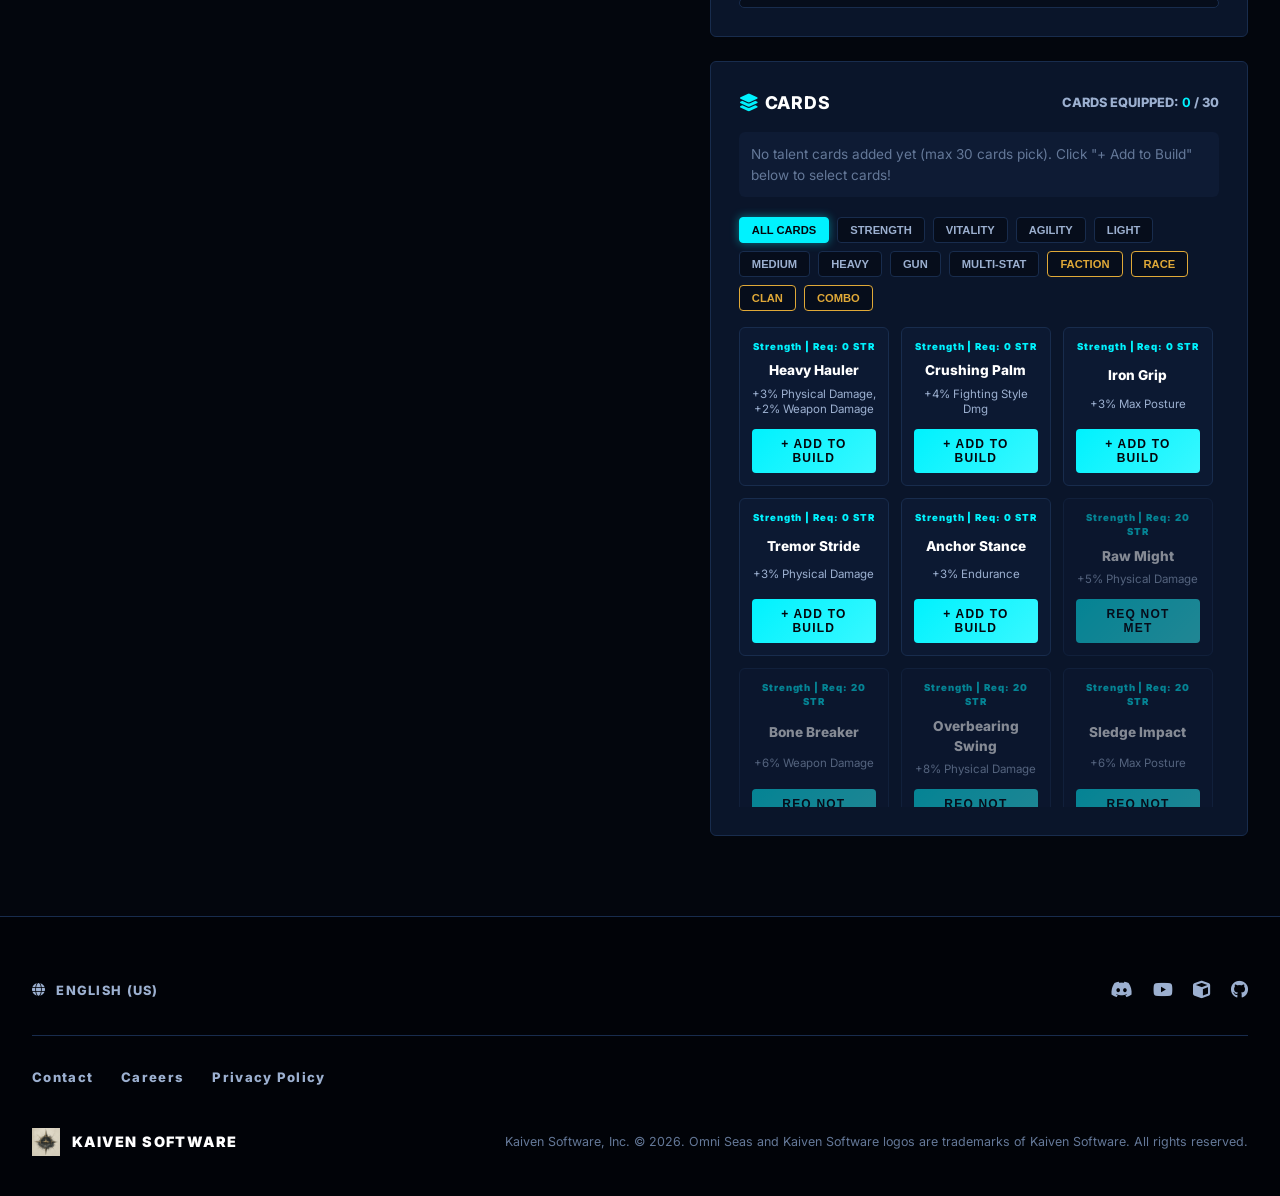
==== commit ff1cfd3f: "Create games.html catalog featuring Omni Seas and Golden State, remove BUILDER from navbar across al" ====
--- a/builder.html
+++ b/builder.html
@@ -18,7 +18,7 @@
   <!-- FontAwesome Icons -->
   <link rel="stylesheet" href="https://cdnjs.cloudflare.com/ajax/libs/font-awesome/6.4.0/css/all.min.css">
 
-  <link rel="stylesheet" href="style.css?v=2.0.3">
+  <link rel="stylesheet" href="style.css?v=2.0.4">
 </head>
 <body class="kaiven-site">
 
@@ -39,11 +39,11 @@
         </a>
 
         <nav class="rs-main-menu" id="mainMenu">
-          <a href="index.html" class="rs-menu-item"><i class="fa-solid fa-arrow-left"></i> HOME</a>
-          <a href="omni-seas.html" class="rs-menu-item">GAMES</a>
-          <a href="builder.html" class="rs-menu-item active">BUILDER</a>
+          <a href="index.html" class="rs-menu-item">HOME</a>
+          <a href="games.html" class="rs-menu-item">GAMES</a>
+          <a href="https://www.roblox.com/communities/674886308/Kaiven-Software" target="_blank" class="rs-menu-item">COMMUNITY</a>
           <a href="store.html" class="rs-menu-item">STORE</a>
-          <a href="https://www.roblox.com/communities/674886308/Kaiven-Software" target="_blank" class="rs-menu-item">COMMUNITY</a>
+          <a href="index.html#support" class="rs-menu-item">SUPPORT</a>
         </nav>
       </div>
 
@@ -504,7 +504,7 @@
     </div>
   </div>
 
-  <script src="app.js?v=2.0.3"></script>
-  <script src="builder.js?v=2.0.3"></script>
+  <script src="app.js?v=2.0.4"></script>
+  <script src="builder.js?v=2.0.4"></script>
 </body>
 </html>
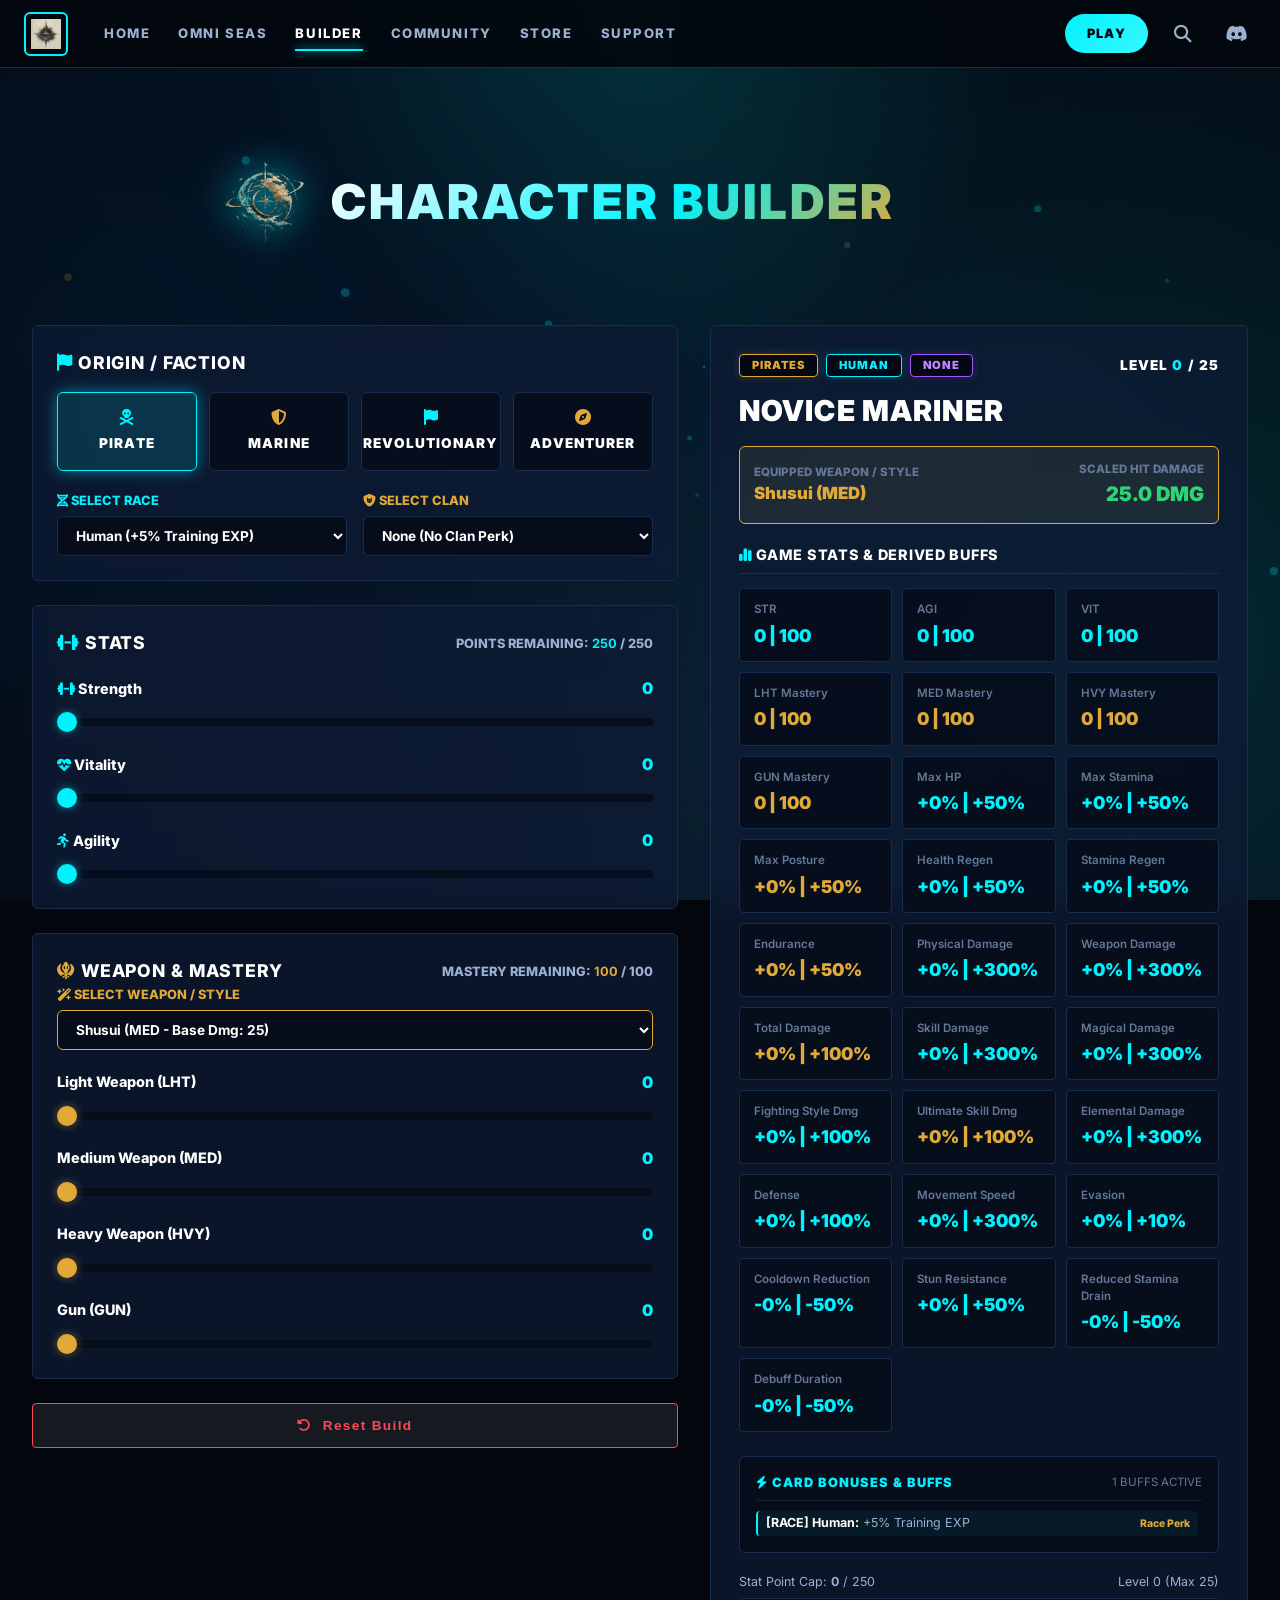
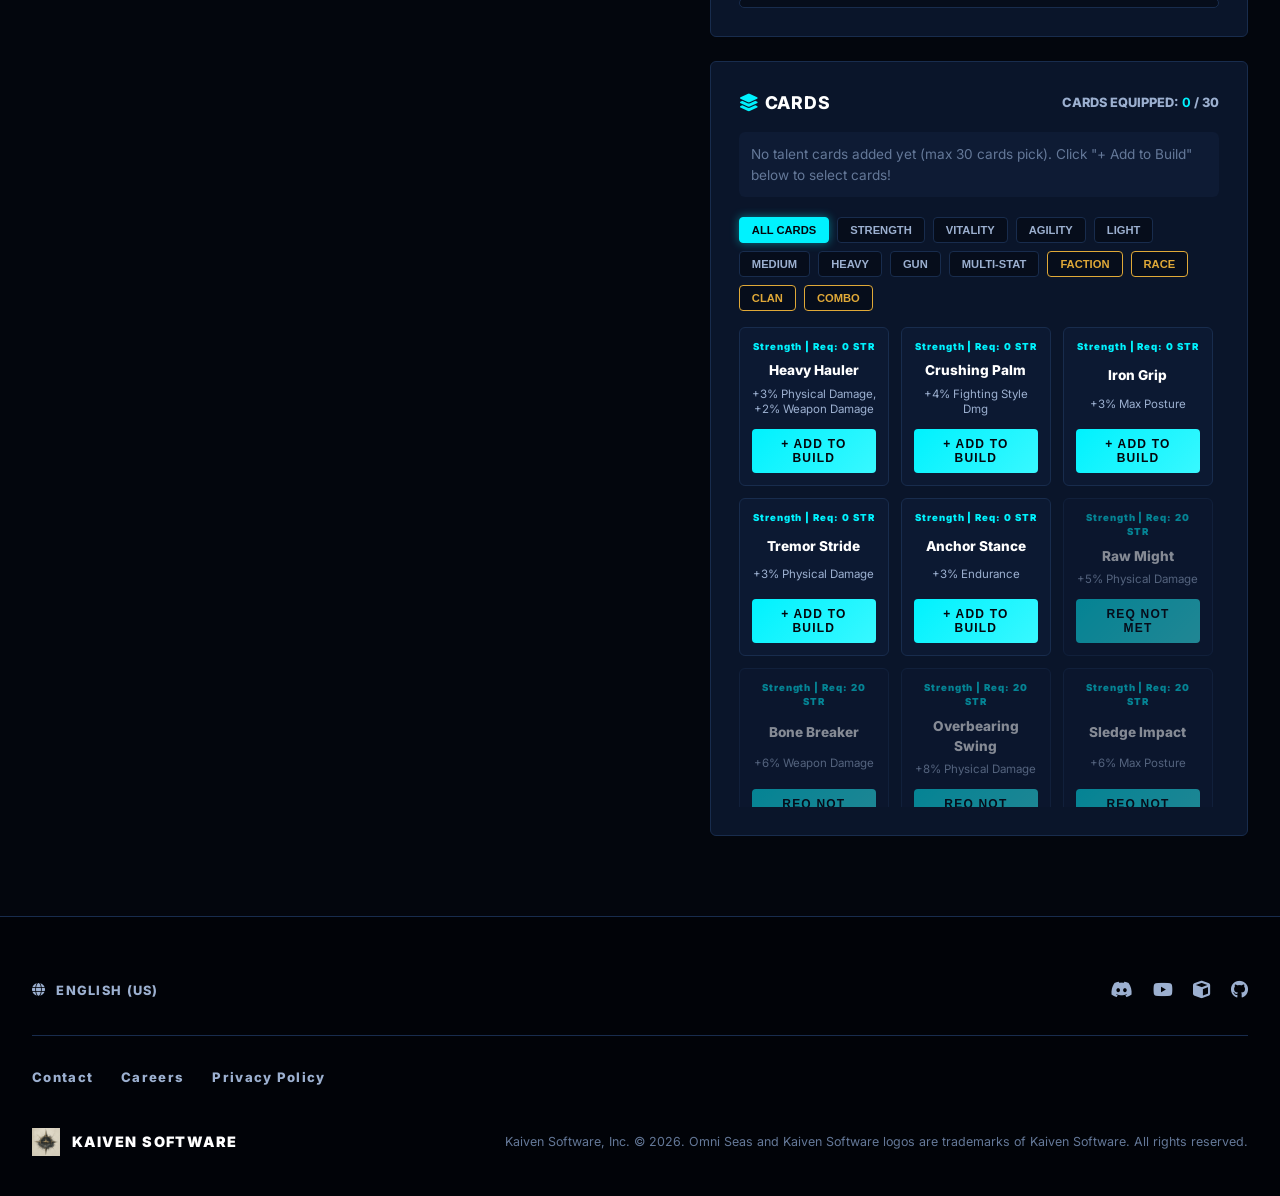
==== commit c1251010: "Update game-specific navbars (OMNI SEAS, BUILDER, GOLDEN STATE) and bump asset version to v2.0.6" ====
--- a/builder.html
+++ b/builder.html
@@ -18,7 +18,7 @@
   <!-- FontAwesome Icons -->
   <link rel="stylesheet" href="https://cdnjs.cloudflare.com/ajax/libs/font-awesome/6.4.0/css/all.min.css">
 
-  <link rel="stylesheet" href="style.css?v=2.0.4">
+  <link rel="stylesheet" href="style.css?v=2.0.6">
 </head>
 <body class="kaiven-site">
 
@@ -40,7 +40,8 @@
 
         <nav class="rs-main-menu" id="mainMenu">
           <a href="index.html" class="rs-menu-item">HOME</a>
-          <a href="games.html" class="rs-menu-item">GAMES</a>
+          <a href="omni-seas.html" class="rs-menu-item">OMNI SEAS</a>
+          <a href="builder.html" class="rs-menu-item active">BUILDER</a>
           <a href="https://www.roblox.com/communities/674886308/Kaiven-Software" target="_blank" class="rs-menu-item">COMMUNITY</a>
           <a href="store.html" class="rs-menu-item">STORE</a>
           <a href="index.html#support" class="rs-menu-item">SUPPORT</a>
@@ -504,7 +505,7 @@
     </div>
   </div>
 
-  <script src="app.js?v=2.0.4"></script>
-  <script src="builder.js?v=2.0.4"></script>
+  <script src="app.js?v=2.0.6"></script>
+  <script src="builder.js?v=2.0.6"></script>
 </body>
 </html>
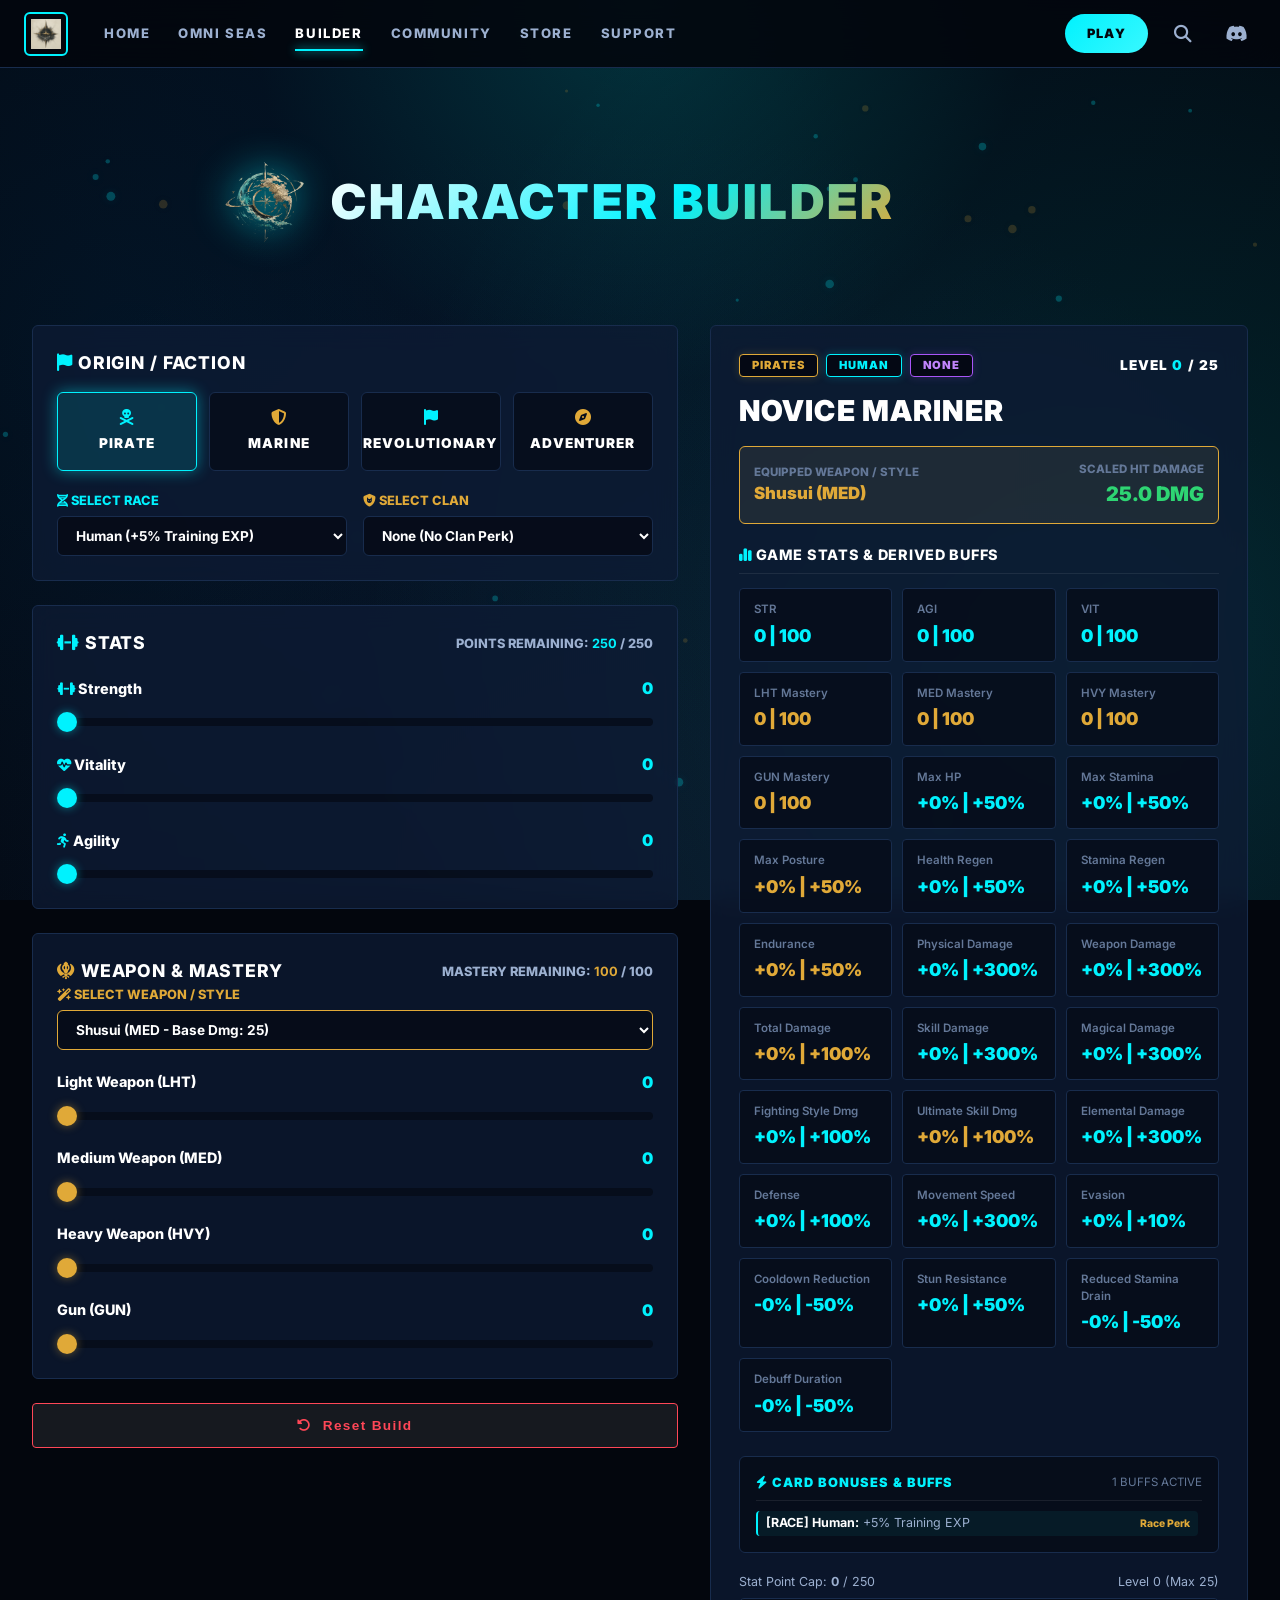
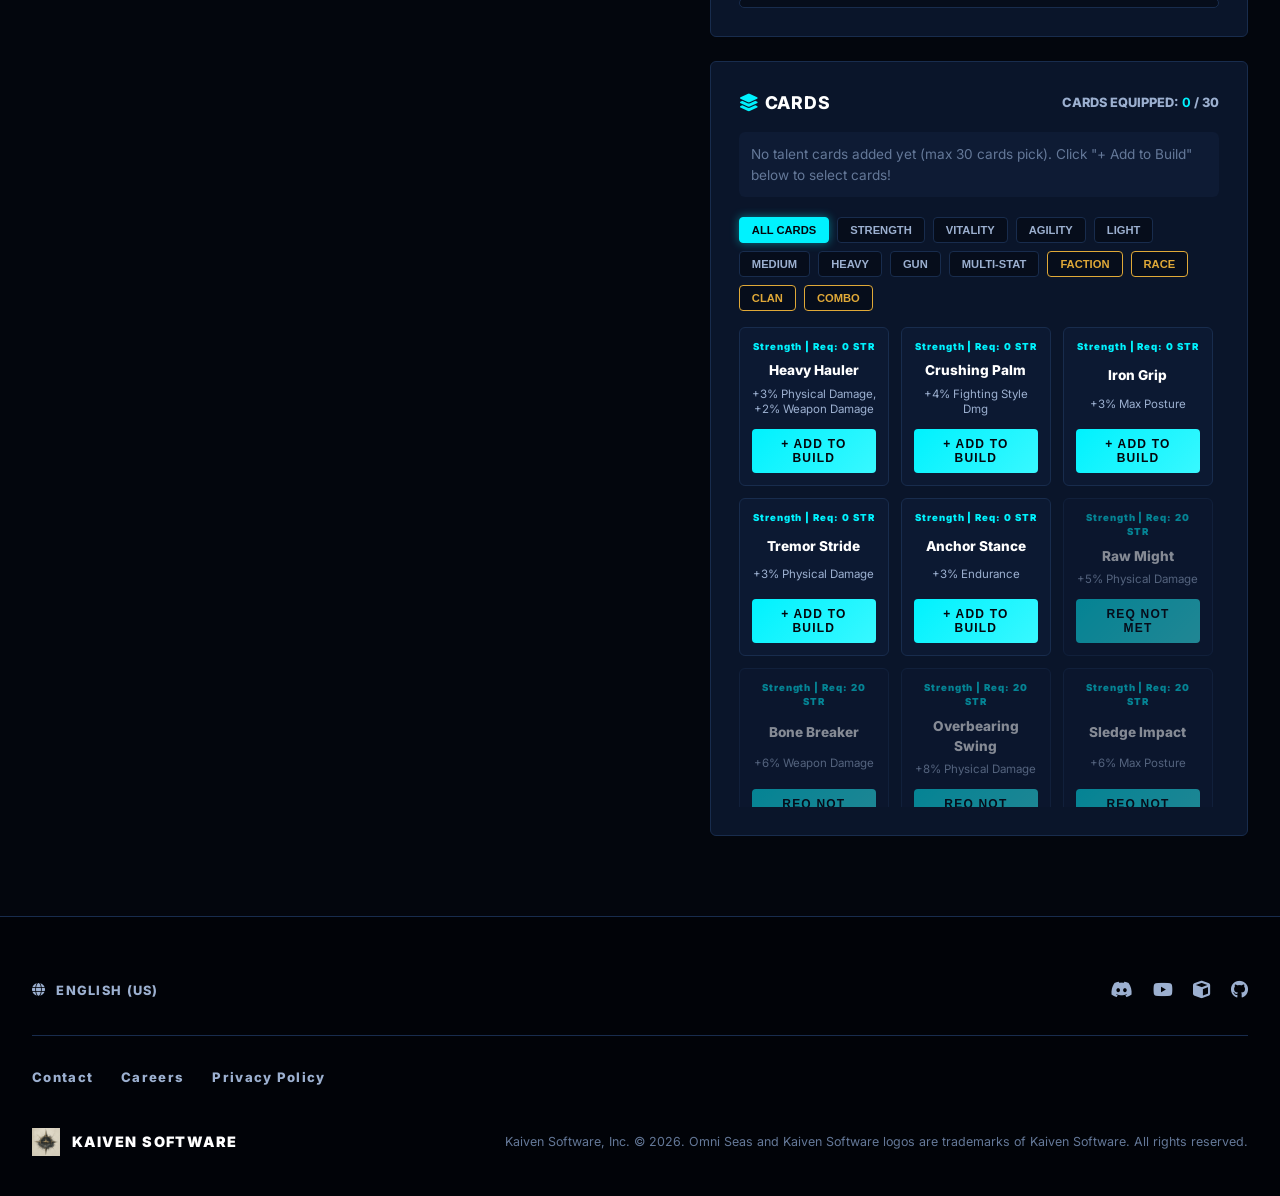
==== commit 66cf01ae: "Use official Golden State background image from Downloads folder and purge CDN cache to v3.0.0" ====
--- a/builder.html
+++ b/builder.html
@@ -1,4 +1,5 @@
 <!DOCTYPE html>
+<!-- Build Version 3.0.0 - Cache Purged 2026-08-07T17:37:24.436Z -->
 <!-- Build Version 2.0.0 - Cache Purged 2026-08-07 -->
 <html lang="en">
 <head>
@@ -18,7 +19,7 @@
   <!-- FontAwesome Icons -->
   <link rel="stylesheet" href="https://cdnjs.cloudflare.com/ajax/libs/font-awesome/6.4.0/css/all.min.css">
 
-  <link rel="stylesheet" href="style.css?v=2.0.6">
+  <link rel="stylesheet" href="style.css?v=3.0.0">
 </head>
 <body class="kaiven-site">
 
@@ -505,7 +506,7 @@
     </div>
   </div>
 
-  <script src="app.js?v=2.0.6"></script>
-  <script src="builder.js?v=2.0.6"></script>
+  <script src="app.js?v=3.0.0"></script>
+  <script src="builder.js?v=3.0.0"></script>
 </body>
 </html>
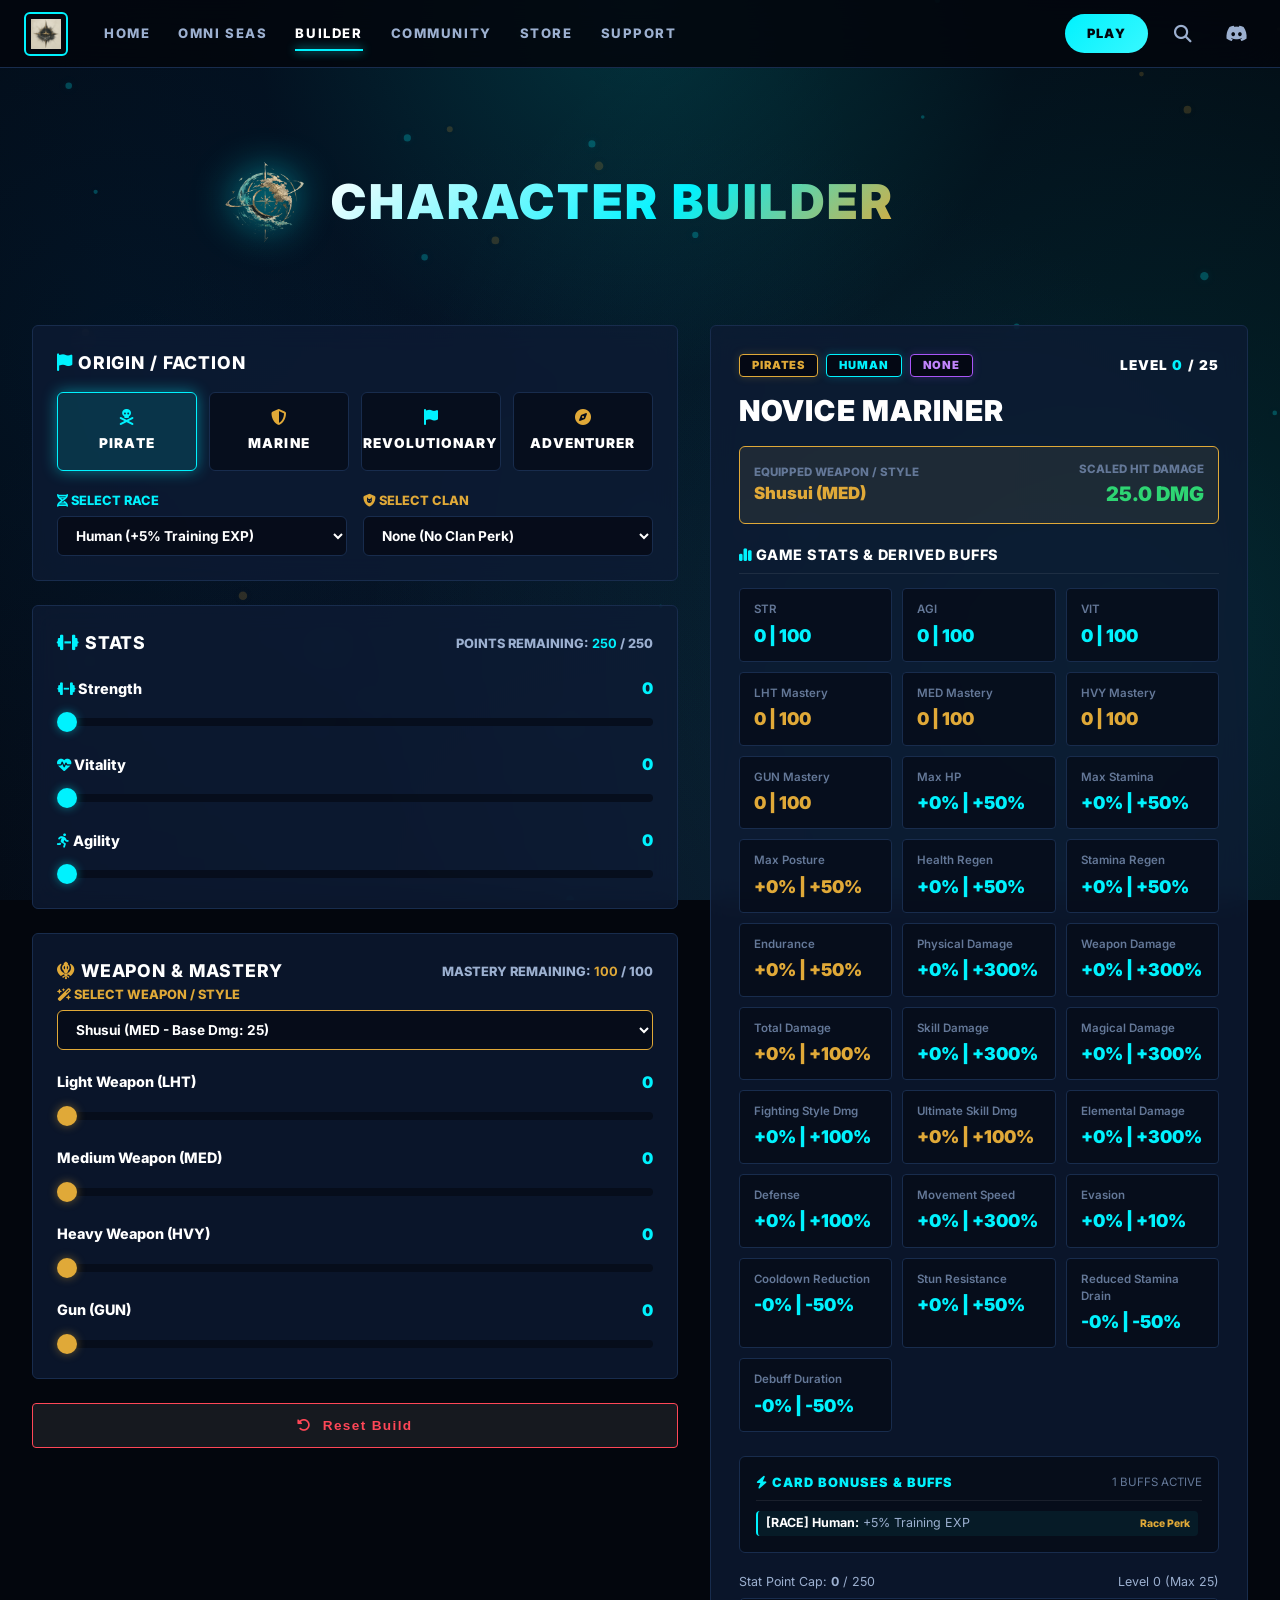
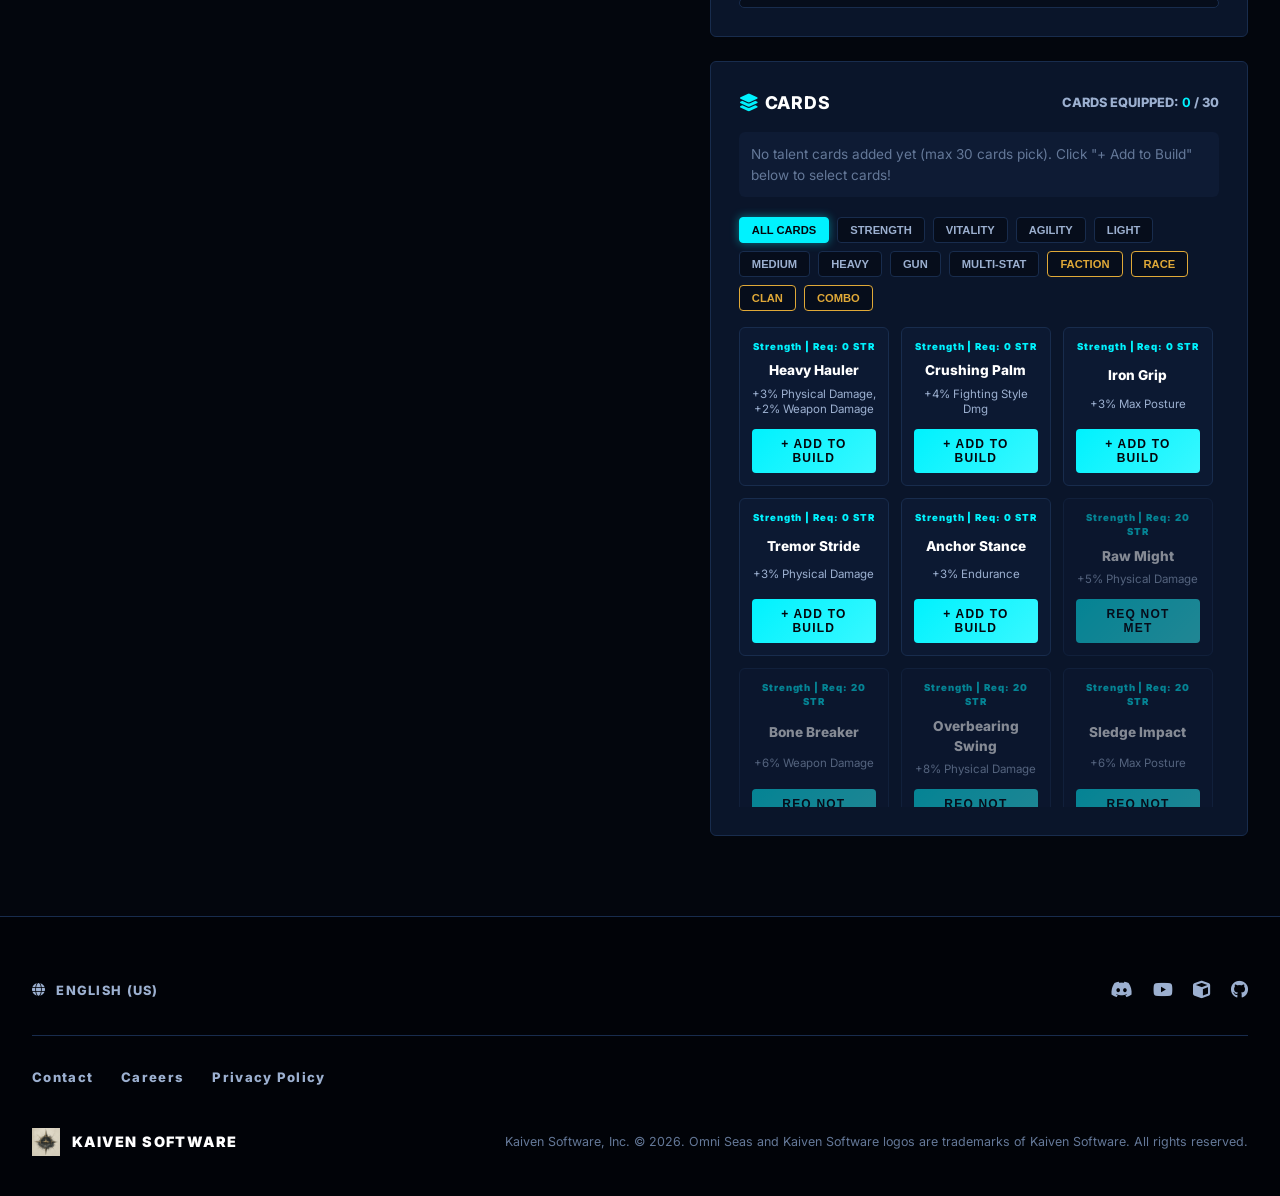
==== commit ae0a14ea: "Fix Golden State background rendering and bump cache version to v3.1.0" ====
--- a/builder.html
+++ b/builder.html
@@ -19,7 +19,7 @@
   <!-- FontAwesome Icons -->
   <link rel="stylesheet" href="https://cdnjs.cloudflare.com/ajax/libs/font-awesome/6.4.0/css/all.min.css">
 
-  <link rel="stylesheet" href="style.css?v=3.0.0">
+  <link rel="stylesheet" href="style.css?v=3.1.0">
 </head>
 <body class="kaiven-site">
 
@@ -506,7 +506,7 @@
     </div>
   </div>
 
-  <script src="app.js?v=3.0.0"></script>
-  <script src="builder.js?v=3.0.0"></script>
+  <script src="app.js?v=3.1.0"></script>
+  <script src="builder.js?v=3.1.0"></script>
 </body>
 </html>
--- a/style.css
+++ b/style.css
@@ -387,7 +387,9 @@
 }
 
 .rs-hero-backdrop, .rs-hero-gradient {
-  display: none !important;
+  position: absolute;
+  inset: 0;
+  pointer-events: none;
 }
 
 .rs-hero-container {
